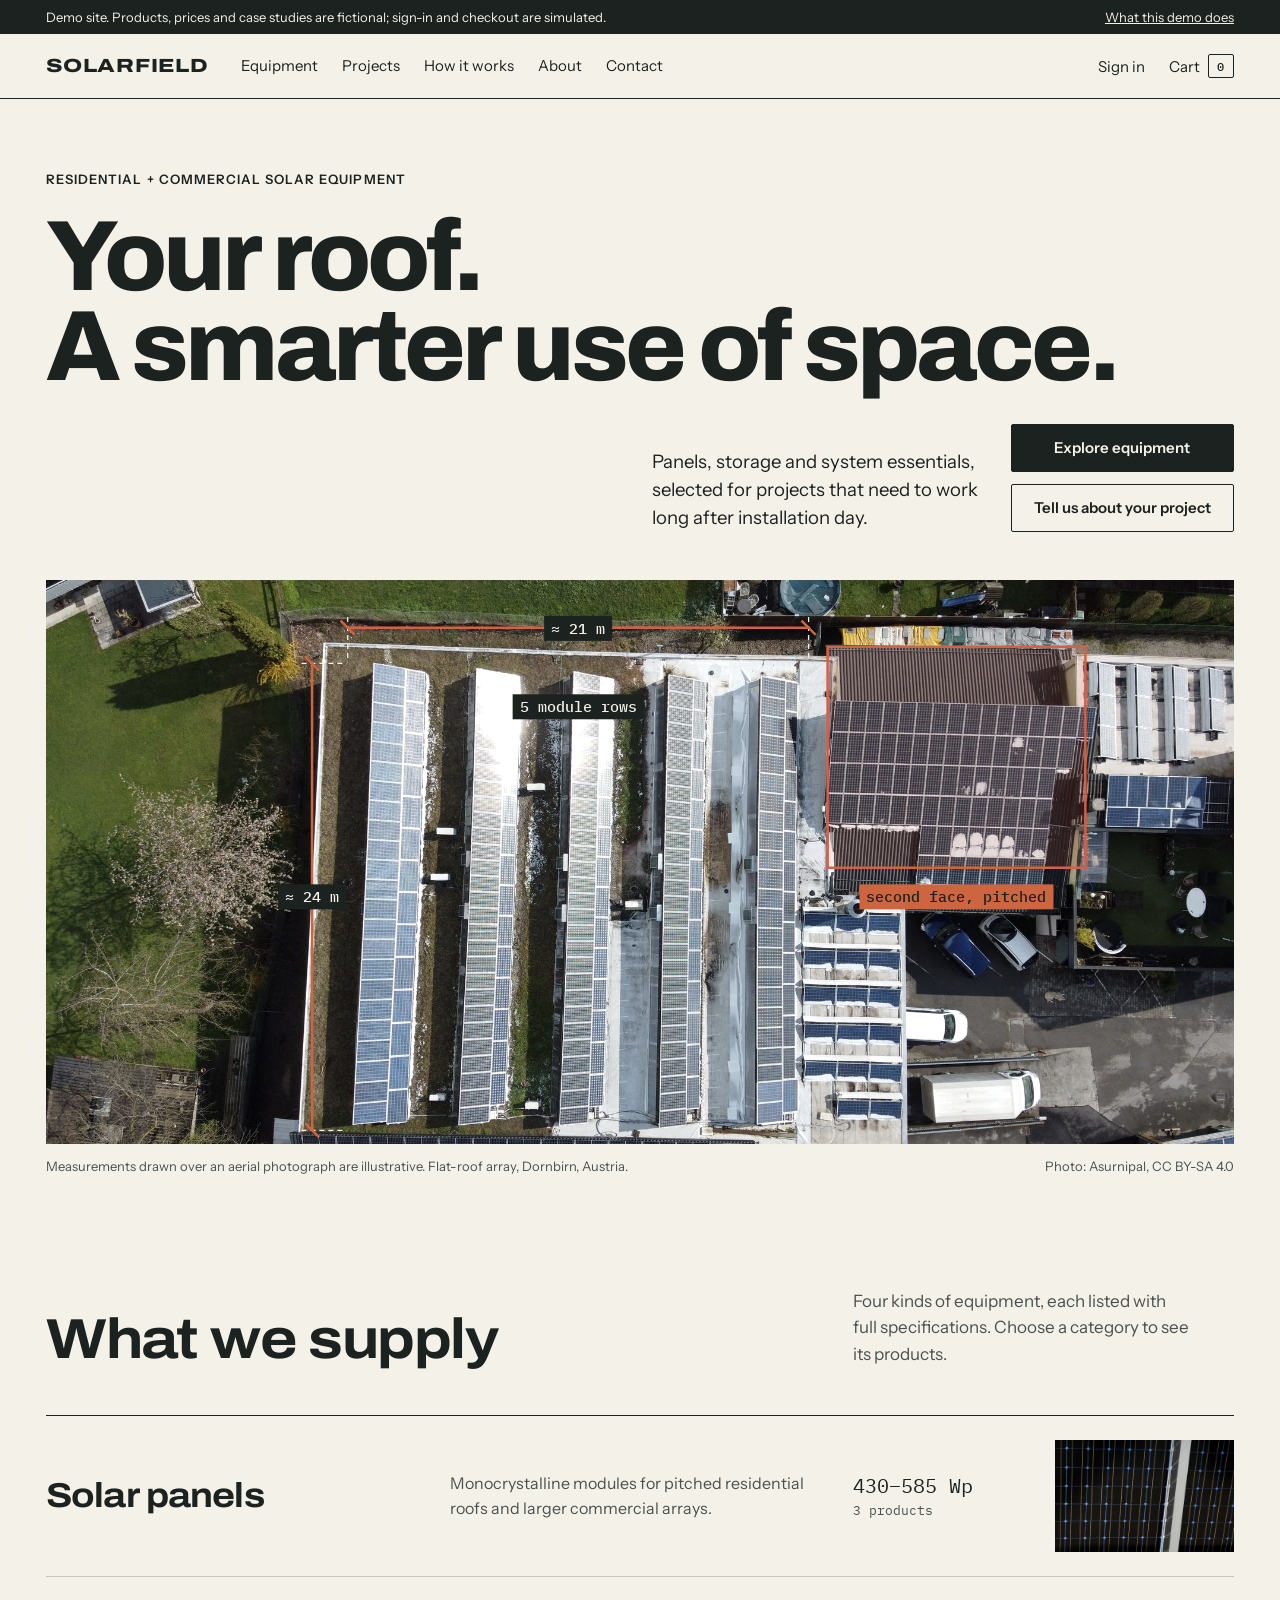
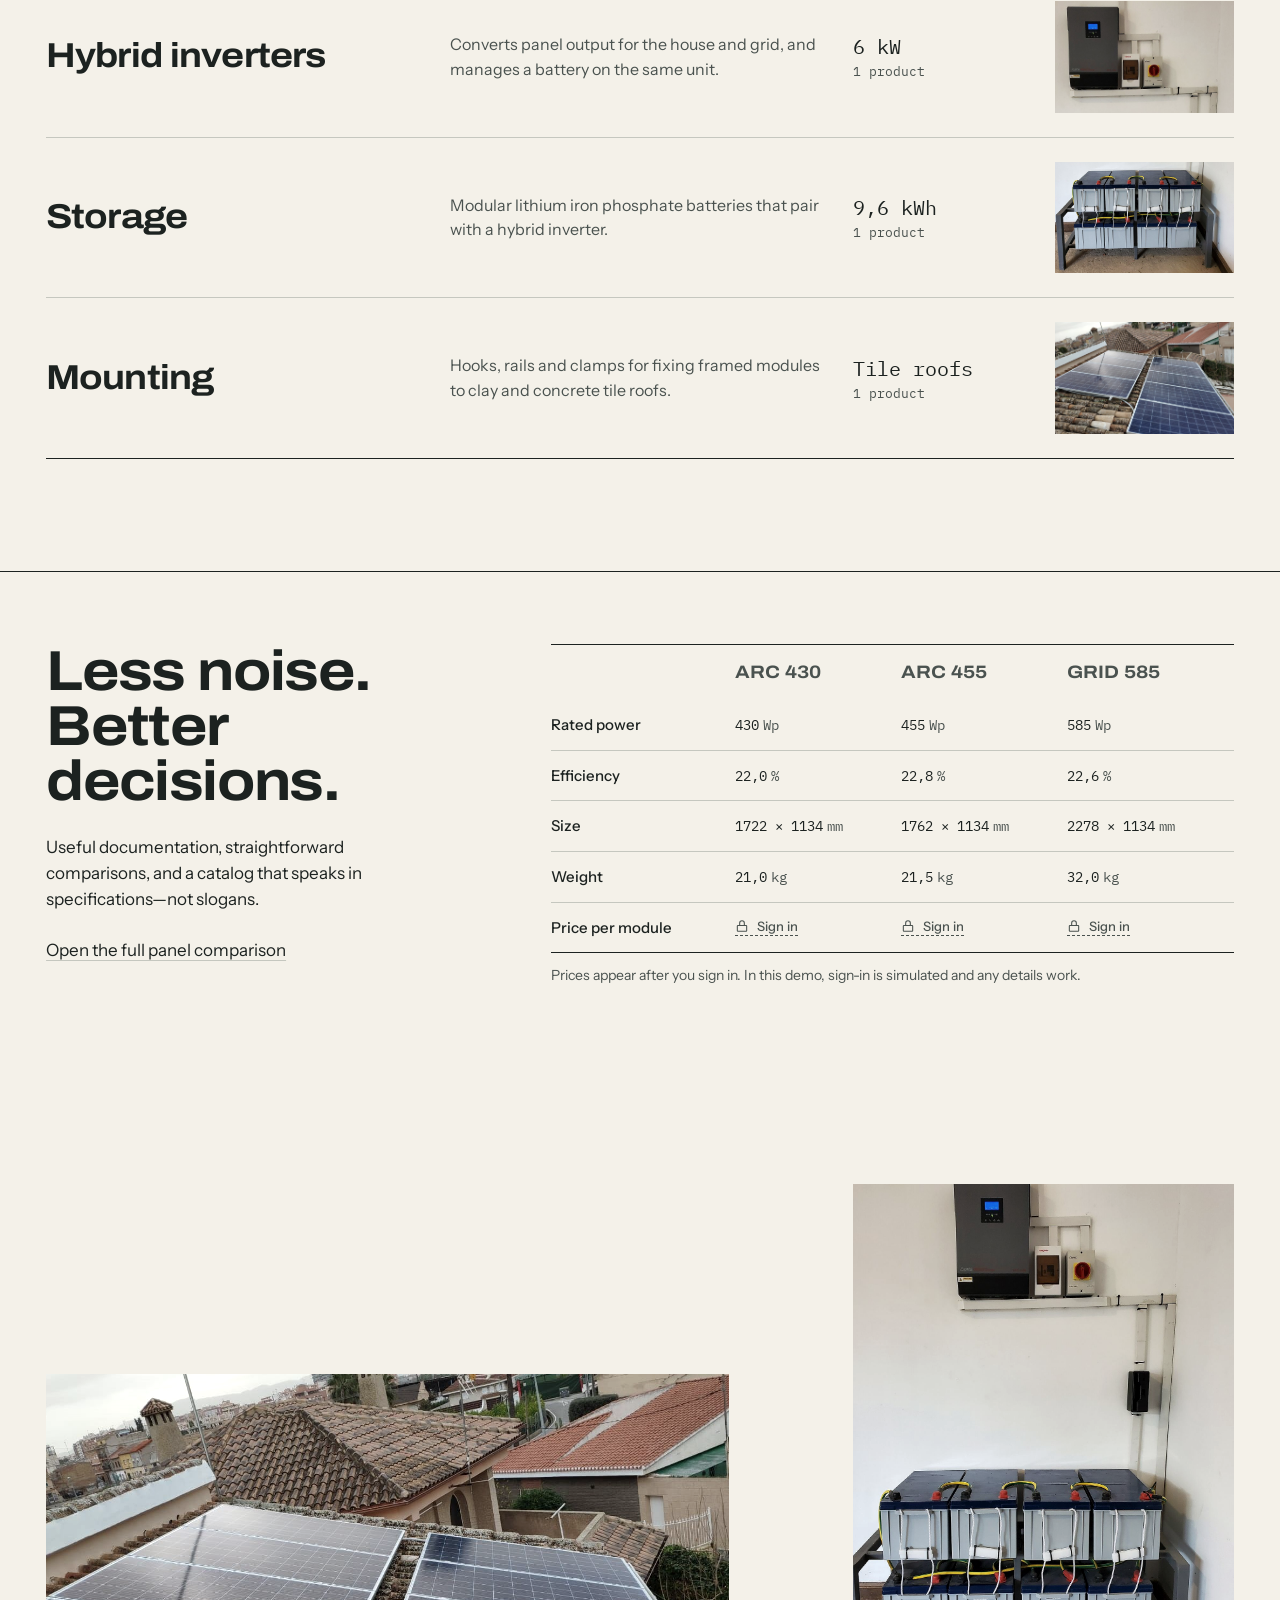
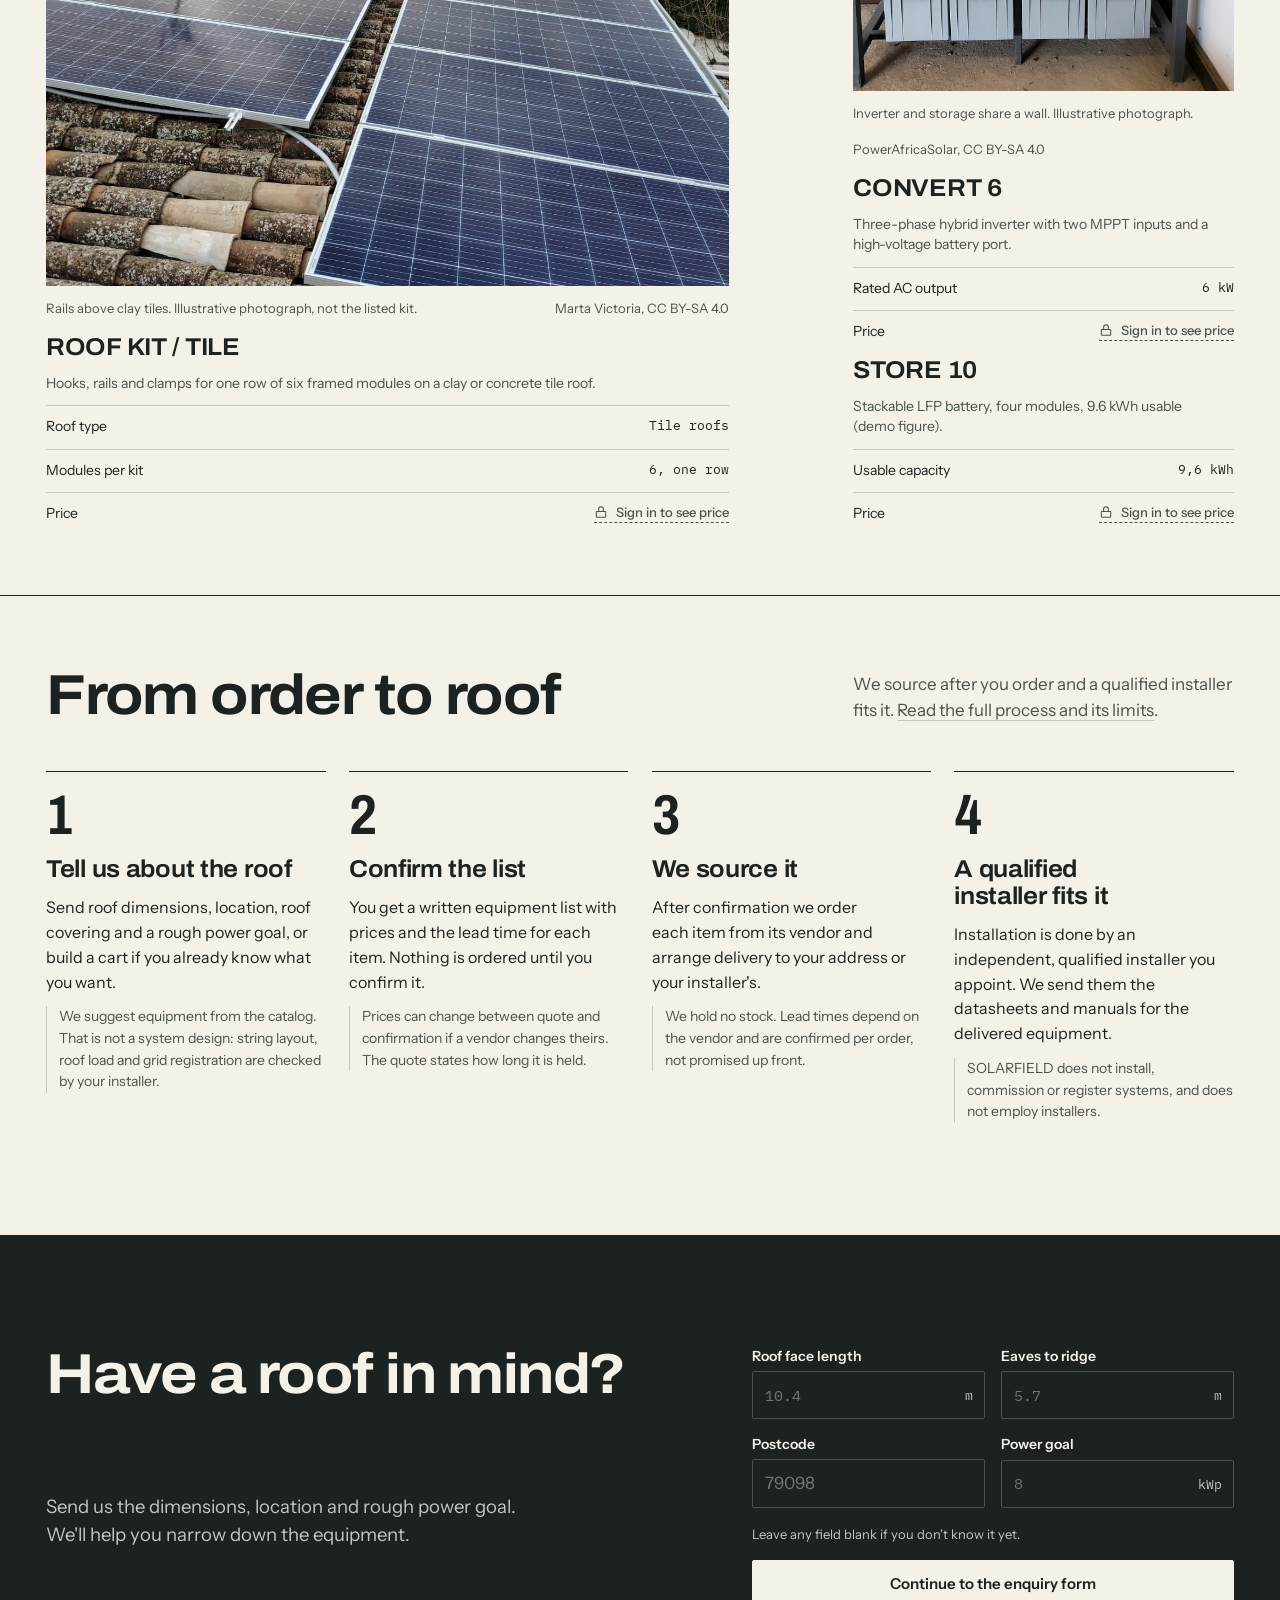
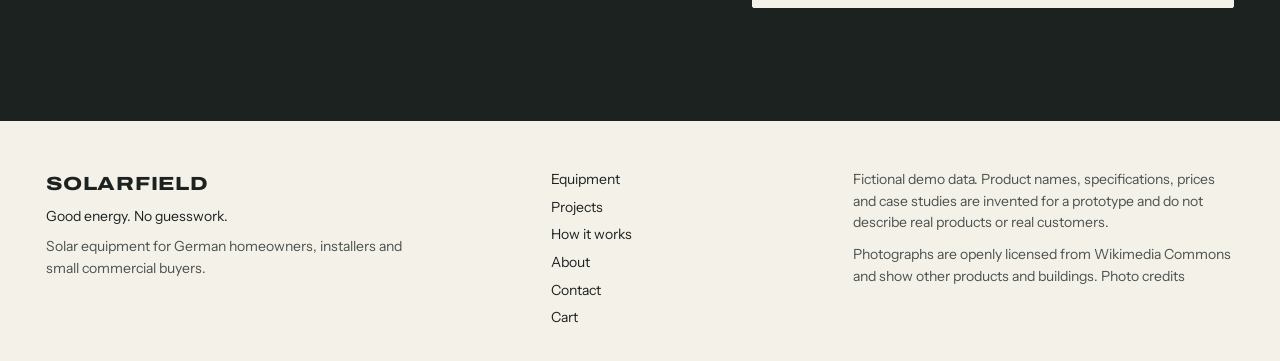
==== index.html @ 7fe8b02c "SOLARFIELD frontend prototype Static demo of a fictional solar-equipment reseller: catalog with sear" ====
<!doctype html>
<html lang="en">
<head>
<meta charset="utf-8">
<meta name="viewport" content="width=device-width, initial-scale=1">
<title>SOLARFIELD | Solar equipment for German roofs</title>
<meta name="description" content="Panels, storage and system essentials, selected for projects that need to work long after installation day.">
<link rel="icon" href="img/favicon.svg" type="image/svg+xml">
<link rel="preconnect" href="https://fonts.googleapis.com">
<link rel="preconnect" href="https://fonts.gstatic.com" crossorigin>
<link href="https://fonts.googleapis.com/css2?family=Archivo:wdth,wght@62..125,400..900&family=IBM+Plex+Mono:wght@400;500&family=Instrument+Sans:wght@400..700&display=swap" rel="stylesheet">
<link rel="stylesheet" href="css/style.css">
</head>
<body>
<main id="main">
  <section class="hero">
    <div class="wrap">
      <div class="grid hero-copy">
        <p class="eyebrow">Residential + commercial solar equipment</p>
        <h1 class="display"><span>Your roof.</span><span>A smarter use of space.</span></h1>
        <div class="hero-side">
          <p class="lede">Panels, storage and system essentials, selected for projects that need to work long after installation day.</p>
          <div class="cta-row">
            <a class="btn" href="equipment.html">Explore equipment</a>
            <a class="btn btn--line" href="contact.html">Tell us about your project</a>
          </div>
        </div>
      </div>

      <figure class="plate">
        <div class="plate-frame">
          <img class="photo" src="img/roof-plan-flat.jpg" alt="Aerial view of a flat roof with long parallel rows of solar modules next to a pitched roof carrying a second array" width="2000" height="1125" fetchpriority="high">
          <svg class="measure" viewBox="0 0 2000 1125" preserveAspectRatio="xMidYMid slice" aria-hidden="true">
            <!-- flat-roof array: width -->
            <line class="ext" x1="508" y1="150" x2="508" y2="226" />
            <line class="ext" x1="1284" y1="150" x2="1284" y2="226" />
            <line class="dim draw" pathLength="1" x1="508" y1="168" x2="1284" y2="168" style="--d:120ms" />
            <path class="dim draw" pathLength="1" d="M496 156 L520 180 M1272 156 L1296 180" style="--d:120ms" />
            <g class="tag" style="--d:120ms" data-x="896" data-y="168"><rect /><text>≈ 21 m</text></g>
            <!-- flat-roof array: depth -->
            <line class="ext" x1="430" y1="228" x2="506" y2="228" />
            <line class="ext" x1="430" y1="1014" x2="506" y2="1014" />
            <line class="dim draw" pathLength="1" x1="448" y1="228" x2="448" y2="1014" style="--d:320ms" />
            <path class="dim draw" pathLength="1" d="M436 216 L460 240 M436 1002 L460 1026" style="--d:320ms" />
            <g class="tag" style="--d:320ms" data-x="448" data-y="620"><rect /><text>≈ 24 m</text></g>
            <!-- pitched face -->
            <rect class="zone draw" pathLength="1" x="1316" y="200" width="434" height="372" style="--d:560ms" />
            <g class="tag cu" style="--d:560ms" data-x="1533" data-y="620"><rect /><text>second face, pitched</text></g>
            <g class="tag" style="--d:760ms" data-x="896" data-y="300"><rect /><text>5 module rows</text></g>
          </svg>
        </div>
        <figcaption>
          <span>Measurements drawn over an aerial photograph are illustrative. Flat-roof array, Dornbirn, Austria.</span>
          <span>Photo: Asurnipal, CC BY-SA 4.0</span>
        </figcaption>
      </figure>
    </div>
  </section>

  <section class="section" aria-labelledby="supply-h">
    <div class="wrap">
      <div class="grid sec-head">
        <h2 class="h2" id="supply-h">What we supply</h2>
        <p class="muted">Four kinds of equipment, each listed with full specifications. Choose a category to see its products.</p>
      </div>
      <ul class="ledger" id="category-ledger" aria-live="polite"></ul>
    </div>
  </section>

  <section class="section section--ruled rule" aria-labelledby="decide-h">
    <div class="wrap grid decide">
      <div class="decide-head">
        <h2 class="h2" id="decide-h">Less noise. Better decisions.</h2>
        <p class="body-copy">Useful documentation, straightforward comparisons, and a catalog that speaks in specifications—not slogans.</p>
        <p><a class="link" href="compare.html?ids=arc-430,arc-455,grid-585">Open the full panel comparison</a></p>
      </div>
      <div class="decide-body">
        <div class="table-frame"><table class="spec-table" id="panel-table"><caption class="visually-hidden">Panel specifications compared</caption></table></div>
        <p class="small muted table-note" id="panel-note"></p>
      </div>
    </div>
  </section>

  <section class="section--tight">
    <div class="wrap grid duo" id="duo"></div>
  </section>

  <section class="section section--ruled rule" aria-labelledby="steps-h">
    <div class="wrap">
      <div class="grid sec-head">
        <h2 class="h2" id="steps-h">From order to roof</h2>
        <p class="muted">We source after you order and a qualified installer fits it. <a class="link" href="how-it-works.html">Read the full process and its limits</a>.</p>
      </div>
      <ol class="steps" id="steps"></ol>
    </div>
  </section>

  <section class="endcta section" aria-labelledby="end-h">
    <div class="wrap grid">
      <h2 class="h2" id="end-h">Have a roof in mind?</h2>
      <p class="lede">Send us the dimensions, location and rough power goal. We'll help you narrow down the equipment.</p>
      <form action="contact.html" method="get" id="quick-enquiry" novalidate>
        <div class="field">
          <label for="q-len">Roof face length</label>
          <div class="unit-input"><input class="input" id="q-len" name="roofLength" type="number" inputmode="decimal" step="0.1" min="1" placeholder="10.4"><span>m</span></div>
        </div>
        <div class="field">
          <label for="q-wid">Eaves to ridge</label>
          <div class="unit-input"><input class="input" id="q-wid" name="roofWidth" type="number" inputmode="decimal" step="0.1" min="1" placeholder="5.7"><span>m</span></div>
        </div>
        <div class="field">
          <label for="q-pc">Postcode</label>
          <input class="input" id="q-pc" name="postcode" inputmode="numeric" pattern="[0-9]{5}" maxlength="5" placeholder="79098" autocomplete="postal-code">
        </div>
        <div class="field">
          <label for="q-goal">Power goal</label>
          <div class="unit-input"><input class="input" id="q-goal" name="powerGoal" type="number" inputmode="decimal" step="0.1" min="0.5" placeholder="8"><span>kWp</span></div>
        </div>
        <p class="measure-hint full" id="q-hint" aria-live="polite">Leave any field blank if you don't know it yet.</p>
        <button class="btn full" type="submit">Continue to the enquiry form</button>
      </form>
    </div>
  </section>
</main>
<script type="module" src="js/home.js"></script>
</body>
</html>
---- css/style.css ----
/* SOLARFIELD — survey-plate direction. Tokens first; nothing below hard-codes a colour. */
:root {
  --chalk: #F4F1E9;
  --chalk-2: #EAE6DB;
  --paper: #FAF8F3;
  --ink: #1C2220;
  --ink-2: #4A524F;
  --copper: #CD6541;
  --copper-ink: #A94A28; /* copper darkened for text on chalk (AA at 15px+) */
  --stone: #C5C7BF;

  --f-display: "Archivo", "Helvetica Neue", Arial, sans-serif;
  --f-body: "Instrument Sans", "Helvetica Neue", Arial, sans-serif;
  --f-mono: "IBM Plex Mono", ui-monospace, Menlo, monospace;

  --s1: 4px; --s2: 8px; --s3: 12px; --s4: 16px; --s5: 24px; --s6: 32px;
  --s7: 48px; --s8: 72px; --s9: 112px; --s10: 160px;

  --gutter: clamp(16px, 3.6vw, 56px);
  --gap: clamp(16px, 1.8vw, 24px);
  --max: 1440px;
  --header-h: 64px;

  --r-control: 2px;
  --ease: cubic-bezier(.2, .7, .2, 1);
}

*, *::before, *::after { box-sizing: border-box; }
html { -webkit-text-size-adjust: 100%; }
body {
  margin: 0;
  background: var(--chalk);
  color: var(--ink);
  font: 400 17px/1.55 var(--f-body);
  text-rendering: optimizeLegibility;
  -webkit-font-smoothing: antialiased;
  overflow-x: hidden;
}
img { display: block; max-width: 100%; height: auto; }
a { color: inherit; }
button, input, select, textarea { font: inherit; color: inherit; }
p, li { text-wrap: pretty; }
h1, h2, h3, h4 { margin: 0; font-family: var(--f-display); text-wrap: balance; }

:focus-visible { outline: 2px solid var(--copper); outline-offset: 3px; }
.skip { position: absolute; left: -999px; top: 8px; background: var(--ink); color: var(--chalk); padding: 8px 12px; z-index: 50; }
.skip:focus { left: 8px; }
.visually-hidden { position: absolute !important; width: 1px; height: 1px; overflow: hidden; clip: rect(0 0 0 0); white-space: nowrap; }

/* ---------- Grid ---------- */
.wrap { max-width: var(--max); margin: 0 auto; padding-inline: var(--gutter); }
.grid { display: grid; grid-template-columns: repeat(12, minmax(0, 1fr)); column-gap: var(--gap); }
.section { padding-block: var(--s9); }
.section--tight { padding-block: var(--s8); }
.rule { border-top: 1px solid var(--ink); }
.rule-stone { border-top: 1px solid var(--stone); }

/* ---------- Type ---------- */
.display {
  font-family: var(--f-display);
  font-variation-settings: "wdth" 100;
  font-weight: 800;
  font-size: clamp(46px, 7.8vw, 120px);
  line-height: .9;
  letter-spacing: -.04em;
}
.display span { display: block; }
.h2 {
  font-variation-settings: "wdth" 112;
  font-weight: 700;
  font-size: clamp(34px, 4.4vw, 66px);
  line-height: .98;
  letter-spacing: -.028em;
}
.h3 {
  font-variation-settings: "wdth" 106;
  font-weight: 650;
  font-size: clamp(22px, 1.9vw, 28px);
  line-height: 1.1;
  letter-spacing: -.012em;
}
.eyebrow {
  font: 600 13px/1.3 var(--f-body);
  letter-spacing: .08em;
  text-transform: uppercase;
  margin: 0;
}
.lede { font-size: clamp(18px, 1.45vw, 21px); line-height: 1.5; max-width: 34ch; margin: 0; }
.body-copy { max-width: 62ch; }
.body-copy p { margin: 0 0 1em; }
.muted { color: var(--ink-2); }
.flush { margin: 0; }
.small { font-size: 14px; line-height: 1.45; }
.mono { font-family: var(--f-mono); font-size: 13px; letter-spacing: 0; font-variant-numeric: tabular-nums; }
.num {
  font-family: var(--f-display);
  font-variation-settings: "wdth" 80;
  font-weight: 700;
  font-variant-numeric: tabular-nums;
  letter-spacing: -.02em;
}

/* ---------- Controls ---------- */
.btn {
  display: inline-flex; align-items: center; justify-content: center; gap: 10px;
  min-height: 48px; padding: 12px 22px;
  border: 1px solid var(--ink); border-radius: var(--r-control);
  background: var(--ink); color: var(--chalk);
  font: 600 15px/1.2 var(--f-body);
  text-decoration: none; cursor: pointer;
  transition: background-color .16s var(--ease), border-color .16s var(--ease), color .16s var(--ease);
}
.btn:hover { background: var(--copper); border-color: var(--copper); color: var(--ink); }
.btn--line { background: transparent; color: var(--ink); }
.btn--line:hover { background: var(--ink); border-color: var(--ink); color: var(--chalk); }
.btn--block { width: 100%; }
.btn[disabled] { opacity: .45; cursor: not-allowed; }
.btn svg { width: 18px; height: 18px; flex: none; }

.link {
  color: inherit; text-decoration: underline; text-underline-offset: 4px;
  text-decoration-thickness: 1px; text-decoration-color: var(--stone);
  transition: text-decoration-color .16s;
}
.link:hover { text-decoration-color: var(--copper); }
.textbtn { background: none; border: 0; padding: 0; cursor: pointer; font-size: 14px; }

.field { display: grid; gap: 6px; }
.field > label, .field > legend, .label { font: 600 14px/1.3 var(--f-body); padding: 0; }
.field .hint { font-size: 13px; color: var(--ink-2); }
.field .err { font-size: 13px; color: var(--copper-ink); font-weight: 600; }
.input, .select, .textarea {
  width: 100%; min-height: 48px; padding: 10px 12px;
  background: var(--paper); border: 1px solid var(--stone); border-radius: var(--r-control);
  transition: border-color .16s;
}
.input:hover, .select:hover, .textarea:hover { border-color: var(--ink-2); }
.input:focus, .select:focus, .textarea:focus { outline: none; border-color: var(--ink); box-shadow: 0 0 0 2px var(--copper); }
.input[aria-invalid="true"], .select[aria-invalid="true"] { border-color: var(--copper); }
.textarea { min-height: 128px; resize: vertical; }
.unit-input { position: relative; }
.unit-input .input { padding-right: 52px; font-family: var(--f-mono); font-size: 15px; }
.unit-input span { position: absolute; right: 12px; top: 50%; transform: translateY(-50%); font: 13px var(--f-mono); color: var(--ink-2); pointer-events: none; }
fieldset { border: 0; margin: 0; padding: 0; min-width: 0; }
.choice { display: flex; align-items: flex-start; gap: 10px; font-size: 15px; cursor: pointer; padding: 6px 0; }
.field > label.choice { font: 400 15px/1.45 var(--f-body); }
.choice input { accent-color: var(--ink); width: 18px; height: 18px; margin: 2px 0 0; flex: none; }

/* segmented toggles: a pill here means "one of these" */
.seg { display: flex; flex-wrap: wrap; gap: 8px; }
.seg input { position: absolute; opacity: 0; pointer-events: none; }
.seg label {
  display: inline-flex; align-items: center; gap: 8px;
  min-height: 40px; padding: 8px 16px; border: 1px solid var(--stone); border-radius: 999px;
  font-size: 15px; cursor: pointer; transition: background-color .16s, border-color .16s, color .16s;
}
.seg label:hover { border-color: var(--ink); }
.seg input:checked + label { background: var(--ink); border-color: var(--ink); color: var(--chalk); }
.seg input:focus-visible + label { outline: 2px solid var(--copper); outline-offset: 2px; }
.seg .count { font: 12px var(--f-mono); opacity: .7; }

/* ---------- Header ---------- */
.site-header { position: sticky; top: 0; z-index: 20; background: var(--chalk); border-bottom: 1px solid var(--ink); }
.site-header .wrap { display: flex; align-items: center; gap: var(--s6); height: var(--header-h); }
.wordmark {
  font-family: var(--f-display); font-variation-settings: "wdth" 125; font-weight: 800;
  font-size: 19px; letter-spacing: .04em; text-decoration: none; white-space: nowrap;
}
.nav { display: flex; gap: var(--s5); margin-right: auto; }
.nav a { text-decoration: none; font-size: 15px; padding: 6px 0; border-bottom: 2px solid transparent; }
.nav a:hover { border-bottom-color: var(--stone); }
.nav a[aria-current="page"] { border-bottom-color: var(--copper); }
.tools { display: flex; align-items: center; gap: var(--s5); font-size: 15px; }
.tools a { text-decoration: none; }
.tools a:hover { text-decoration: underline; text-underline-offset: 4px; }
.cart-link { display: inline-flex; align-items: center; gap: 8px; }
.cart-count {
  min-width: 26px; height: 24px; padding: 0 6px; display: inline-grid; place-items: center;
  font: 500 12px var(--f-mono); border: 1px solid var(--ink); border-radius: var(--r-control);
}
.cart-count.has { background: var(--ink); color: var(--chalk); }
.cart-count.tick { animation: tick .32s var(--ease); }
@keyframes tick { 40% { background: var(--copper); border-color: var(--copper); color: var(--ink); } }
.menu-btn { display: none; background: none; border: 1px solid var(--ink); border-radius: var(--r-control); min-height: 40px; padding: 0 12px; font-size: 14px; cursor: pointer; }
.account-chip { display: inline-flex; gap: 6px; align-items: center; }
.account-chip .dot { width: 8px; height: 8px; background: var(--copper); border-radius: 50%; }

.demo-strip { background: var(--ink); color: var(--chalk); font-size: 13px; }
.demo-strip .wrap { display: flex; justify-content: space-between; gap: 16px; padding-block: 7px; }
.demo-strip a { color: var(--chalk); }

/* ---------- Hero ---------- */
.hero { padding-top: var(--s8); }
.hero-copy { align-items: end; row-gap: var(--s6); }
.hero-copy .eyebrow { grid-column: 1 / -1; margin-bottom: calc(var(--s2) * -1); }
.hero-copy h1 { grid-column: 1 / -1; }
.hero-copy .hero-side { grid-column: 7 / -1; display: grid; grid-template-columns: minmax(0, 1fr) auto; gap: var(--s5) var(--s6); align-items: end; }
.hero-copy .hero-side .cta-row { flex-direction: column; align-items: stretch; }
.cta-row { display: flex; flex-wrap: wrap; gap: var(--s3); align-items: center; }

.plate { position: relative; margin: var(--s7) 0 0; }
.plate-frame { position: relative; aspect-ratio: 16 / 7.6; overflow: hidden; background: var(--chalk-2); }
.plate-frame img, .plate-frame svg { position: absolute; inset: 0; width: 100%; height: 100%; }
.plate-frame img { object-fit: cover; }
.photo { filter: saturate(.8) contrast(1.03) brightness(1.02); }
.plate figcaption, .fig-cap {
  display: flex; justify-content: space-between; gap: var(--s4); flex-wrap: wrap;
  padding-top: var(--s3); font-size: 13px; color: var(--ink-2);
}

/* measurement overlay */
.measure line, .measure path, .measure rect { vector-effect: non-scaling-stroke; }
.measure .dim { stroke: var(--copper); stroke-width: 2.5; fill: none; }
.measure .ext { stroke: var(--chalk); stroke-width: 1.25; stroke-dasharray: 5 4; }
.measure .zone { stroke: var(--copper); stroke-width: 2.5; fill: rgba(205, 101, 65, .14); }
.measure .tag rect { fill: var(--ink); }
.measure .tag text { fill: var(--chalk); font: 500 22px var(--f-mono); }
.measure .tag.cu rect { fill: var(--copper); }
.measure .tag.cu text { fill: var(--ink); }
.measure .draw { stroke-dasharray: 1; stroke-dashoffset: 0; }
.js .measure .draw { animation: draw 900ms var(--ease) both; animation-delay: var(--d, 0ms); }
.js .measure .tag { animation: tagin 300ms var(--ease) both; animation-delay: calc(var(--d, 0ms) + 650ms); }
@keyframes draw { from { stroke-dashoffset: 1; } to { stroke-dashoffset: 0; } }
@keyframes tagin { from { opacity: 0; } to { opacity: 1; } }

/* ---------- Ledger (categories, catalog) ---------- */
.ledger { list-style: none; margin: 0; padding: 0; border-top: 1px solid var(--ink); }
.ledger > li { border-bottom: 1px solid var(--stone); }
.ledger > li:last-child { border-bottom-color: var(--ink); }
.ledger-row {
  display: grid; grid-template-columns: repeat(12, minmax(0, 1fr)); column-gap: var(--gap);
  align-items: center; padding: var(--s5) 0; text-decoration: none;
  transition: background-color .16s;
}
a.ledger-row:hover { background: var(--chalk-2); }
a.ledger-row:hover .ledger-name { text-decoration: underline; text-decoration-thickness: 2px; text-underline-offset: 6px; text-decoration-color: var(--copper); }
.ledger-name {
  grid-column: 1 / span 4; font-family: var(--f-display); font-variation-settings: "wdth" 112;
  font-weight: 700; font-size: clamp(26px, 2.7vw, 42px); line-height: 1; letter-spacing: -.025em;
}
.ledger-text { grid-column: 5 / span 4; margin: 0; color: var(--ink-2); font-size: 16px; max-width: 46ch; }
.ledger-range { grid-column: 9 / span 2; }
.ledger-range .mono { display: block; }
.ledger-range .big { font-size: 20px; color: var(--ink); }
.ledger-swatch { grid-column: 11 / span 2; aspect-ratio: 16 / 10; overflow: hidden; background: var(--chalk-2); }
.ledger-swatch img { width: 100%; height: 100%; object-fit: cover; }

/* ---------- Spec tables ---------- */
.table-frame { overflow-x: auto; border-top: 1px solid var(--ink); border-bottom: 1px solid var(--ink); -webkit-overflow-scrolling: touch; }
.spec-table { width: 100%; border-collapse: collapse; font-size: 15px; }
.spec-table caption { text-align: left; padding: var(--s3) 0; font-weight: 600; caption-side: top; }
.spec-table th, .spec-table td { text-align: left; padding: 13px 16px 13px 0; border-bottom: 1px solid var(--stone); vertical-align: baseline; }
.spec-table tr:last-child > * { border-bottom: 0; }
.spec-table thead th { font-weight: 600; font-size: 14px; color: var(--ink-2); border-bottom: 1px solid var(--ink); padding-top: 14px; white-space: nowrap; }
.spec-table tbody th { font-weight: 500; }
.spec-table td { font-family: var(--f-mono); font-size: 14px; font-variant-numeric: tabular-nums; white-space: nowrap; }
.spec-table td .u { color: var(--ink-2); margin-left: 4px; }
.spec-table .best { color: var(--copper-ink); font-weight: 600; }
.spec-table a:not(.lock) { font-family: var(--f-display); font-variation-settings: "wdth" 112; font-weight: 700; font-size: 18px; text-decoration: none; }
.spec-table a:not(.lock):hover { text-decoration: underline; text-underline-offset: 4px; text-decoration-color: var(--copper); }
.spec-groups .spec-table th { width: 50%; }
.spec-table .sticky { position: sticky; left: 0; background: var(--chalk); z-index: 1; }

/* price gate */
.lock {
  display: inline-flex; align-items: center; gap: 8px;
  font: 500 13px var(--f-body); color: var(--ink-2); text-decoration: none;
  border-bottom: 1px dashed var(--ink-2); padding-bottom: 1px; white-space: nowrap;
}
.lock svg { width: 14px; height: 14px; }
.lock:hover { color: var(--ink); border-bottom-color: var(--copper); }
.price { font-family: var(--f-mono); font-weight: 500; color: var(--ink); white-space: nowrap; }
.price.fresh { animation: tagin .2s var(--ease); }

/* ---------- Home sections ---------- */
.section--ruled { padding-top: var(--s8); }
.sec-head { margin-bottom: var(--s7); row-gap: var(--s4); align-items: end; }
.sec-head > :first-child { grid-column: 1 / span 7; }
.sec-head > :last-child { grid-column: 9 / -1; margin: 0; }
.table-note { margin-top: var(--s3); }
.decide { row-gap: var(--s7); }
.decide-head { grid-column: 1 / span 4; position: sticky; top: calc(var(--header-h) + 32px); align-self: start; }
.decide-head p { margin-top: var(--s5); }
.decide-body { grid-column: 6 / -1; }

.duo { row-gap: var(--s7); align-items: end; }
.duo-wide { grid-column: 1 / span 7; }
.duo-narrow { grid-column: 9 / -1; }
.duo figure, .fig { margin: 0; }
.duo-wide .img-frame { aspect-ratio: 4 / 3; }
.duo-narrow .img-frame { aspect-ratio: 3 / 4; }
.img-frame { overflow: hidden; background: var(--chalk-2); }
.img-frame img { width: 100%; height: 100%; object-fit: cover; }
.product-plate { display: grid; gap: var(--s3); padding-top: var(--s4); }
.product-plate .kv { display: flex; justify-content: space-between; gap: 12px; border-top: 1px solid var(--stone); padding-top: 10px; }
.product-plate h3 a { text-decoration: none; }
.product-plate h3 a:hover { text-decoration: underline; text-underline-offset: 5px; text-decoration-color: var(--copper); }

.steps { list-style: none; margin: 0; padding: 0; display: grid; grid-template-columns: repeat(4, minmax(0, 1fr)); column-gap: var(--gap); counter-reset: none; }
.steps li { border-top: 1px solid var(--ink); padding-top: var(--s4); display: grid; gap: var(--s3); align-content: start; position: relative; }
.steps .num { font-size: 56px; line-height: 1; }
.steps p { margin: 0; font-size: 16px; }
.steps .caveat { font-size: 14px; color: var(--ink-2); border-left: 1px solid var(--stone); padding-left: 12px; }

.endcta { background: var(--ink); color: var(--chalk); }
.endcta .grid { row-gap: var(--s6); align-items: start; }
.endcta h2 { grid-column: 1 / span 6; }
.endcta .lede { grid-column: 1 / span 5; color: var(--stone); max-width: 40ch; }
.endcta form { grid-column: 8 / -1; grid-row: 1 / span 2; display: grid; grid-template-columns: 1fr 1fr; gap: var(--s4); }
.endcta .field > label { color: var(--chalk); }
.endcta .input { background: transparent; border-color: var(--ink-2); color: var(--chalk); }
.endcta .input:hover { border-color: var(--stone); }
.endcta .input:focus { border-color: var(--chalk); }
.endcta .unit-input span { color: var(--stone); }
.endcta .full { grid-column: 1 / -1; }
.endcta .btn { background: var(--chalk); color: var(--ink); border-color: var(--chalk); }
.endcta .btn:hover { background: var(--copper); border-color: var(--copper); }
.endcta .measure-hint { color: var(--stone); font-size: 13px; margin: 0; }
.endcta .measure-hint b { color: var(--copper); font-weight: 600; }

/* ---------- Page heads ---------- */
.page-head { padding: var(--s8) 0 var(--s6); }
.page-head .grid { align-items: end; row-gap: var(--s4); }
.page-head h1 { grid-column: 1 / span 7; font-variation-settings: "wdth" 125; font-weight: 800; font-size: clamp(44px, 6.4vw, 104px); line-height: .92; letter-spacing: -.035em; }
.page-head .lede { grid-column: 9 / -1; padding-bottom: 6px; }
.crumbs { font-size: 14px; color: var(--ink-2); margin-bottom: var(--s5); display: flex; gap: 8px; flex-wrap: wrap; }
.crumbs a { color: inherit; }

/* ---------- Catalog ---------- */
.catalog { row-gap: var(--s6); align-items: start; padding-bottom: var(--s9); }
.filters { grid-column: 1 / span 3; position: sticky; top: calc(var(--header-h) + 24px); display: grid; gap: var(--s6); }
.results { grid-column: 4 / -1; }
.search { position: relative; }
.search svg { position: absolute; left: 12px; top: 50%; transform: translateY(-50%); width: 18px; height: 18px; color: var(--ink-2); pointer-events: none; }
.search .input { padding-left: 40px; }
.cat-list { display: grid; gap: 2px; }
.cat-list input { position: absolute; opacity: 0; pointer-events: none; }
.cat-list label {
  display: flex; justify-content: space-between; align-items: baseline; gap: 12px;
  padding: 10px 0; border-bottom: 1px solid var(--stone); cursor: pointer; font-size: 16px;
}
.cat-list label:hover { color: var(--ink); border-bottom-color: var(--ink-2); }
.cat-list input:checked + label { font-weight: 600; border-bottom: 2px solid var(--copper); }
.cat-list input:focus-visible + label { outline: 2px solid var(--copper); outline-offset: 2px; }
.cat-list .count { font: 12px var(--f-mono); color: var(--ink-2); }
.results-bar { display: flex; justify-content: space-between; align-items: baseline; gap: var(--s4); padding-bottom: var(--s3); flex-wrap: wrap; }
.results-bar .clear { color: var(--ink-2); }

.item { display: grid; grid-template-columns: 132px minmax(0, 1fr) auto; gap: var(--s5); padding: var(--s5) 0; align-items: start; }
.item-swatch { aspect-ratio: 1; overflow: hidden; background: var(--chalk-2); display: block; }
.item-swatch img { width: 100%; height: 100%; object-fit: cover; }
.item-main { display: grid; gap: 8px; min-width: 0; }
.item-cat { font-size: 13px; color: var(--ink-2); }
.item-name { font-family: var(--f-display); font-variation-settings: "wdth" 112; font-weight: 700; font-size: clamp(24px, 2.2vw, 32px); line-height: 1; letter-spacing: -.02em; text-decoration: none; }
.item-name:hover { text-decoration: underline; text-underline-offset: 5px; text-decoration-color: var(--copper); }
.item-summary { margin: 0; font-size: 15px; color: var(--ink-2); max-width: 56ch; }
.item-specs { display: flex; flex-wrap: wrap; gap: 6px 20px; margin: 4px 0 0; padding: 0; list-style: none; }
.item-specs li { font: 13px var(--f-mono); }
.item-specs li span { color: var(--ink-2); font-family: var(--f-body); margin-right: 6px; }
.item-side { display: grid; gap: var(--s3); justify-items: end; text-align: right; min-width: 180px; }
.item-key { font-size: 34px; line-height: 1; }
.item-key small { font: 13px var(--f-mono); margin-left: 4px; letter-spacing: 0; }
.cmp-toggle { display: inline-flex; gap: 8px; align-items: center; font-size: 14px; cursor: pointer; }
.cmp-toggle input { accent-color: var(--ink); width: 16px; height: 16px; margin: 0; }
mark { background: rgba(205, 101, 65, .22); color: inherit; padding: 0 1px; }

.empty { padding: var(--s8) 0; border-top: 1px solid var(--ink); border-bottom: 1px solid var(--ink); display: grid; gap: var(--s4); justify-items: start; }
.empty h2 { font-variation-settings: "wdth" 112; font-size: 28px; }

.compare-bar {
  position: fixed; left: 0; right: 0; bottom: 0; z-index: 30;
  background: var(--ink); color: var(--chalk); transform: translateY(100%); visibility: hidden;
  transition: transform .24s var(--ease), visibility 0s .24s;
}
.compare-bar.show { transform: none; visibility: visible; transition: transform .24s var(--ease); }
.compare-bar .wrap { display: flex; gap: var(--s4); align-items: center; justify-content: space-between; min-height: 68px; flex-wrap: wrap; padding-block: 10px; }
.compare-bar .btn { background: var(--chalk); color: var(--ink); border-color: var(--chalk); min-height: 44px; }
.compare-bar .btn:hover { background: var(--copper); border-color: var(--copper); }
.compare-bar .textbtn { color: var(--stone); text-decoration: underline; text-underline-offset: 4px; }
.compare-bar .msg { color: var(--copper); font-size: 14px; }

/* ---------- Product detail ---------- */
.pdp { row-gap: var(--s7); padding-bottom: var(--s8); align-items: start; }
.gallery { grid-column: 1 / span 7; display: grid; gap: var(--s3); }
.gallery-main { aspect-ratio: 4 / 3; overflow: hidden; background: var(--chalk-2); }
.gallery-main img { width: 100%; height: 100%; object-fit: cover; }
.thumbs { display: flex; gap: var(--s3); }
.thumbs button { width: 88px; aspect-ratio: 1; padding: 0; border: 1px solid transparent; background: var(--chalk-2); cursor: pointer; overflow: hidden; }
.thumbs button img { width: 100%; height: 100%; object-fit: cover; opacity: .75; transition: opacity .16s; }
.thumbs button[aria-pressed="true"] { border-color: var(--ink); outline: 1px solid var(--ink); }
.thumbs button[aria-pressed="true"] img, .thumbs button:hover img { opacity: 1; }
.buy { grid-column: 9 / -1; display: grid; gap: var(--s5); position: sticky; top: calc(var(--header-h) + 24px); }
.buy h1 { font-variation-settings: "wdth" 112; font-weight: 800; font-size: clamp(40px, 3.9vw, 60px); line-height: .92; letter-spacing: -.035em; }
.keyspec { display: flex; align-items: baseline; gap: 10px; border-top: 1px solid var(--ink); border-bottom: 1px solid var(--stone); padding: var(--s4) 0; }
.keyspec .num { font-size: 64px; line-height: .9; }
.keyspec .mono { font-size: 15px; }
.keyspec .lbl { margin-left: auto; font-size: 14px; color: var(--ink-2); }
.price-box { display: grid; gap: var(--s4); }
.price-line { display: flex; justify-content: space-between; align-items: baseline; gap: var(--s4); }
.price-line .price { font-size: 30px; }
.qty { display: inline-flex; border: 1px solid var(--stone); border-radius: var(--r-control); height: 48px; }
.qty button { width: 44px; background: none; border: 0; cursor: pointer; font-size: 18px; }
.qty button:hover { background: var(--chalk-2); }
.qty input { width: 56px; border: 0; border-inline: 1px solid var(--stone); background: var(--paper); text-align: center; font: 15px var(--f-mono); -moz-appearance: textfield; }
.qty input::-webkit-inner-spin-button { -webkit-appearance: none; }
.buy-row { display: flex; gap: var(--s3); }
.buy-row .btn { flex: 1; }
.status { font-size: 14px; min-height: 1.4em; margin: 0; }
.status a { font-weight: 600; }
.gate-note { font-size: 14px; color: var(--ink-2); margin: 0; }
.note-list { margin: 0; padding: 0; list-style: none; font-size: 14px; color: var(--ink-2); display: grid; gap: 6px; }
.note-list li { padding-left: 16px; position: relative; }
.note-list li::before { content: ""; position: absolute; left: 0; top: .62em; width: 7px; height: 1px; background: var(--ink-2); }

.spec-groups { grid-column: 1 / span 7; display: grid; gap: var(--s7); }
.spec-side { grid-column: 9 / -1; display: grid; gap: var(--s6); align-content: start; }
.doc-list { list-style: none; margin: 0; padding: 0; border-top: 1px solid var(--ink); }
.doc-list li { display: flex; justify-content: space-between; gap: 12px; padding: 12px 0; border-bottom: 1px solid var(--stone); font-size: 15px; }
.doc-list .mono { color: var(--ink-2); text-align: right; }

/* ---------- Projects ---------- */
.fiction {
  display: inline-flex; align-items: center; gap: 8px; font-size: 13px; font-weight: 600;
  border: 1px solid var(--ink); padding: 4px 10px; border-radius: var(--r-control); width: max-content;
}
.fiction::before { content: ""; width: 8px; height: 8px; border: 1.5px solid var(--copper); transform: rotate(45deg); }
.study { padding-block: var(--s8) var(--s9); border-top: 1px solid var(--ink); }
.study .grid { row-gap: var(--s6); align-items: start; }
.study-photo { margin: 0; }
.study-photo .img-frame { aspect-ratio: 4 / 3; }
.study-a .study-photo { grid-column: 1 / span 7; grid-row: 1 / span 3; }
.study-a .study-head { grid-column: 9 / -1; }
.study-a .study-roof { grid-column: 9 / -1; }
.study-b .study-head { grid-column: 1 / span 5; }
.study-b .study-photo { grid-column: 7 / -1; grid-row: 1 / span 3; }
.study-b .study-roof { grid-column: 1 / span 5; }
.study-head { display: grid; gap: var(--s4); }
.study-head h2 { font-size: clamp(30px, 3.3vw, 50px); }
.study-roof dl { margin: 0; display: grid; grid-template-columns: auto 1fr; border-top: 1px solid var(--ink); }
.study-roof dt, .study-roof dd { padding: 10px 0; border-bottom: 1px solid var(--stone); margin: 0; }
.study-roof dt { font-size: 14px; color: var(--ink-2); padding-right: 24px; }
.study-roof dd { font: 14px var(--f-mono); text-align: right; }
.study-detail { grid-column: 1 / -1; display: grid; grid-template-columns: repeat(12, minmax(0, 1fr)); column-gap: var(--gap); row-gap: var(--s6); margin-top: var(--s6); }
.study-detail .decisions { grid-column: 1 / span 6; }
.study-detail .kit { grid-column: 8 / -1; }
.study-detail ol { margin: var(--s4) 0 0; padding: 0; list-style: none; counter-reset: d; display: grid; gap: var(--s4); }
.study-detail ol li { counter-increment: d; display: grid; grid-template-columns: 32px 1fr; gap: 8px; font-size: 16px; }
.study-detail ol li::before { content: counter(d); font: 13px var(--f-mono); color: var(--copper-ink); padding-top: 3px; }
.study-foot { grid-column: 1 / -1; display: flex; gap: var(--s6); flex-wrap: wrap; font-size: 14px; color: var(--ink-2); border-top: 1px solid var(--stone); padding-top: var(--s4); }
.study-foot p { margin: 0; max-width: 60ch; }

/* ---------- How it works ---------- */
.stage { border-top: 1px solid var(--ink); padding: var(--s6) 0 var(--s7); }
.stage .grid { row-gap: var(--s4); align-items: start; }
.stage .num { grid-column: 1 / span 2; font-size: clamp(64px, 7vw, 112px); line-height: .82; color: var(--ink); }
.stage h2 { grid-column: 3 / span 5; font-size: clamp(28px, 3vw, 44px); }
.stage .body { grid-column: 3 / span 5; margin: 0; max-width: 52ch; }
.stage .caveat { grid-column: 9 / -1; grid-row: 1 / span 2; border-top: 1px solid var(--copper); padding-top: var(--s3); font-size: 15px; }
.stage .caveat strong { display: block; font-size: 13px; margin-bottom: 6px; }

/* ---------- About ---------- */
.model { list-style: none; margin: 0; padding: 0; display: grid; grid-template-columns: 1fr auto 1fr auto 1fr; align-items: stretch; border-top: 1px solid var(--ink); border-bottom: 1px solid var(--ink); }
.model li { padding: var(--s5) var(--s4) var(--s5) 0; display: grid; gap: 8px; align-content: start; }
.model .arrow { display: grid; place-items: center; padding: 0 var(--s4); color: var(--copper); }
.model .arrow svg { width: 28px; height: 28px; }
.model h3 { font-size: 24px; }
.model p { margin: 0; font-size: 15px; color: var(--ink-2); }
.model .us { background: var(--ink); color: var(--chalk); padding-left: var(--s4); }
.model .us p { color: var(--stone); }
.dodont { grid-column: 1 / -1; display: grid; grid-template-columns: 1fr 1fr; column-gap: var(--gap); }
.dodont h3 { font-size: 22px; padding-bottom: var(--s3); border-bottom: 1px solid var(--ink); }
.dodont ul { list-style: none; margin: 0; padding: 0; }
.dodont li { padding: 12px 0; border-bottom: 1px solid var(--stone); font-size: 16px; }
.credits { list-style: none; margin: 0; padding: 0; border-top: 1px solid var(--ink); font-size: 14px; }
.credits li { display: grid; grid-template-columns: 2fr 1fr 1fr; gap: var(--s4); padding: 10px 0; border-bottom: 1px solid var(--stone); }
.credits .mono { color: var(--ink-2); }

/* ---------- Forms / account pages ---------- */
.form-page { row-gap: var(--s6); padding-bottom: var(--s9); align-items: start; }
.form-main { grid-column: 1 / span 7; }
.form-aside { grid-column: 9 / -1; display: grid; gap: var(--s5); position: sticky; top: calc(var(--header-h) + 24px); }
.form-grid { display: grid; grid-template-columns: 1fr 1fr; gap: var(--s5) var(--s4); }
.form-grid .full { grid-column: 1 / -1; }
.form-section { grid-column: 1 / -1; border-top: 1px solid var(--ink); padding-top: var(--s4); margin-top: var(--s4); }
.form-section h2 { font-size: 22px; font-variation-settings: "wdth" 106; }
.form-error { border: 1px solid var(--copper); padding: var(--s4); font-size: 15px; }
.form-error ul { margin: 8px 0 0; padding-left: 18px; }
.form-error a { font-weight: 600; }
.success { border-top: 2px solid var(--copper); padding-top: var(--s5); display: grid; gap: var(--s4); }
.success h2 { font-size: clamp(32px, 3.6vw, 52px); }
.summary-dl { margin: 0; display: grid; grid-template-columns: minmax(120px, auto) 1fr; border-top: 1px solid var(--ink); font-size: 15px; }
.summary-dl dt, .summary-dl dd { margin: 0; padding: 9px 0; border-bottom: 1px solid var(--stone); }
.summary-dl dt { color: var(--ink-2); padding-right: 16px; }
.summary-dl dd { font-family: var(--f-mono); font-size: 14px; overflow-wrap: anywhere; }
.aside-plate { border-top: 1px solid var(--ink); padding-top: var(--s4); display: grid; gap: var(--s3); font-size: 15px; }
.aside-plate p { margin: 0; }
.aside-plate .img-frame { aspect-ratio: 4 / 3; }

.cart-lines { list-style: none; margin: 0; padding: 0; border-top: 1px solid var(--ink); }
.cart-line { display: grid; grid-template-columns: 96px minmax(0, 1fr) auto auto; gap: var(--s5); align-items: center; padding: var(--s4) 0; border-bottom: 1px solid var(--stone); }
.cart-line .item-swatch { width: 96px; }
.cart-line .line-total { min-width: 96px; text-align: right; font-size: 16px; }
.totals { display: grid; gap: 8px; border-top: 1px solid var(--ink); padding-top: var(--s4); }
.totals div { display: flex; justify-content: space-between; gap: 12px; font-size: 15px; }
.totals .grand { font-size: 20px; font-weight: 600; border-top: 1px solid var(--stone); padding-top: 10px; }
.totals .grand .price { font-size: 22px; }


/* ---------- Page additions ---------- */
.section--bottom { padding-bottom: var(--s9); }
.page-head--slim { padding: var(--s6) var(--gutter) 0; }
.page-head--slim .crumbs { margin-bottom: var(--s5); }
.choices { display: grid; grid-template-columns: repeat(2, minmax(0, 1fr)); gap: 0 var(--s5); }
.closing { border-top: 1px solid var(--ink); padding-top: var(--s5); display: flex; justify-content: space-between; align-items: center; gap: var(--s5); flex-wrap: wrap; }
.stage-photo { grid-column: 3 / span 6; aspect-ratio: 21 / 9; margin-top: var(--s4); }
.about-intro { row-gap: var(--s6); align-items: start; }
.about-photo { grid-column: 1 / span 7; margin: 0; }
.about-photo .img-frame { aspect-ratio: 3 / 2; }
.about-copy { grid-column: 9 / -1; font-size: 18px; }
.grid-span { grid-column: 1 / -1; display: grid; grid-template-columns: subgrid; }
.kit-actions { margin-top: var(--s4); }
.spec-table tr.sum > * { border-top: 1px solid var(--ink); font-weight: 600; }
.study-roof dd.goal { font-family: var(--f-body); font-size: 15px; text-align: left; white-space: normal; padding-left: 0; }
.study-roof dl .goal { grid-column: 1 / -1; }
.cart-line .remove { justify-self: start; color: var(--ink-2); }
.qty button[disabled] { opacity: .35; cursor: not-allowed; }
.compare-table th a { font-size: 22px; }
.form-main.empty, .form-main.success { grid-column: 1 / span 8; }

/* ---------- Footer ---------- */
.site-footer { border-top: 1px solid var(--ink); padding: var(--s7) 0 var(--s6); font-size: 14px; }
.site-footer .grid { row-gap: var(--s6); }
.foot-brand { grid-column: 1 / span 4; display: grid; gap: 8px; align-content: start; }
.foot-nav { grid-column: 6 / span 3; display: grid; gap: 6px; align-content: start; }
.foot-note { grid-column: 9 / -1; color: var(--ink-2); display: grid; gap: 10px; align-content: start; }
.foot-note p, .foot-brand p { margin: 0; }
.site-footer a { text-decoration: none; }
.site-footer a:hover { text-decoration: underline; text-underline-offset: 4px; }

/* ---------- Responsive ---------- */
@media (max-width: 1080px) {
  .nav { gap: var(--s4); }
  .hero-copy .hero-side { grid-column: 1 / -1; grid-template-columns: minmax(0, 46ch) auto; justify-content: space-between; }
  .ledger-name { grid-column: 1 / span 5; }
  .ledger-text { grid-column: 6 / span 5; }
  .ledger-range { grid-column: 6 / span 5; grid-row: 2; padding-top: 8px; }
  .ledger-swatch { grid-column: 11 / span 2; grid-row: 1 / span 2; }
  .sec-head > :first-child { grid-column: 1 / -1; }
  .sec-head > :last-child { grid-column: 1 / span 8; }
  .decide-head { grid-column: 1 / -1; position: static; }
  .decide-head p { max-width: 52ch; }
  .decide-body { grid-column: 1 / -1; }
  .steps { grid-template-columns: repeat(2, minmax(0, 1fr)); row-gap: var(--s7); }
  .endcta h2, .endcta .lede { grid-column: 1 / -1; }
  .endcta form { grid-column: 1 / -1; grid-row: auto; }
  .filters { grid-column: 1 / -1; position: static; grid-template-columns: 1fr 1fr; gap: var(--s5); }
  .filters .cat-block { grid-column: 1 / -1; }
  .results { grid-column: 1 / -1; }
  .cat-list { display: flex; flex-wrap: wrap; gap: 8px; }
  .cat-list label { border: 1px solid var(--stone); border-radius: 999px; padding: 8px 14px; min-height: 40px; align-items: center; }
  .cat-list input:checked + label { background: var(--ink); color: var(--chalk); border: 1px solid var(--ink); }
  .cat-list input:checked + label .count { color: var(--stone); }
  .gallery, .spec-groups { grid-column: 1 / -1; }
  .buy, .spec-side { grid-column: 1 / -1; position: static; }
  .form-main { grid-column: 1 / -1; }
  .form-aside { grid-column: 1 / -1; position: static; }
  .page-head h1 { grid-column: 1 / -1; }
  .page-head .lede { grid-column: 1 / span 9; }
  .study-a .study-photo, .study-b .study-photo { grid-column: 1 / -1; grid-row: auto; }
  .study-a .study-head, .study-b .study-head, .study-a .study-roof, .study-b .study-roof { grid-column: 1 / span 8; }
  .study-detail .decisions, .study-detail .kit { grid-column: 1 / -1; }
  .stage .caveat { grid-column: 3 / -1; grid-row: auto; }
  .stage h2, .stage .body { grid-column: 3 / -1; }
  .stage-photo { grid-column: 3 / -1; }
  .about-photo, .about-copy { grid-column: 1 / -1; }
  .foot-brand { grid-column: 1 / span 6; }
  .foot-nav { grid-column: 7 / -1; }
  .foot-note { grid-column: 1 / -1; }
}

@media (max-width: 860px) {
  .nav, .tools .account-link { display: none; }
  .menu-btn { display: inline-flex; align-items: center; }
  .site-header .wrap { gap: var(--s4); justify-content: space-between; }
  .tools { gap: var(--s3); }
  .nav.open {
    display: grid; gap: 0; position: absolute; top: var(--header-h); left: 0; right: 0;
    background: var(--chalk); border-bottom: 1px solid var(--ink); padding: 8px var(--gutter) 16px;
  }
  .nav.open a { padding: 14px 0; border-bottom: 1px solid var(--stone); font-size: 18px; }
  .nav.open a[aria-current="page"] { border-bottom: 2px solid var(--copper); }
  .nav.open .nav-account { display: block; }
  .model { grid-template-columns: 1fr; }
  .model .arrow { padding: 8px 0; justify-content: start; }
  .model .arrow svg { transform: rotate(90deg); }
  .model li { padding-right: 0; }
  .model .us { padding: var(--s5) var(--s4); }
}
.nav-account { display: none; }

@media (max-width: 640px) {
  body { font-size: 16px; }
  .section { padding-block: var(--s8); }
  .hero { padding-top: var(--s7); }
  .hero-copy .hero-side { grid-template-columns: 1fr; }
  .hero-copy .hero-side .cta-row { flex-direction: row; }
  .plate { margin-top: var(--s6); margin-inline: calc(var(--gutter) * -1); }
  .plate figcaption { padding-inline: var(--gutter); }
  .plate-frame { aspect-ratio: 4 / 3; }
  .sec-head > :first-child, .sec-head > :last-child { grid-column: 1 / -1; }
  .ledger-row { row-gap: 10px; }
  .ledger-name { grid-column: 1 / span 8; }
  .ledger-swatch { grid-column: 9 / -1; grid-row: 1 / span 2; }
  .ledger-text { grid-column: 1 / -1; grid-row: 3; font-size: 15px; }
  .ledger-range { grid-column: 1 / span 8; grid-row: 2; padding: 0; }
  .duo-wide, .duo-narrow { grid-column: 1 / -1; }
  .duo-narrow .img-frame { aspect-ratio: 4 / 3; }
  .steps { grid-template-columns: 1fr; row-gap: var(--s6); }
  .endcta form { grid-template-columns: 1fr 1fr; }
  .filters { grid-template-columns: 1fr; }
  .item { grid-template-columns: 88px minmax(0, 1fr); gap: var(--s4); }
  .item-side { grid-column: 1 / -1; grid-template-columns: auto 1fr auto; align-items: center; justify-items: start; text-align: left; min-width: 0; border-top: 1px dashed var(--stone); padding-top: var(--s3); }
  .item-side .item-key { font-size: 26px; }
  .item-side > :last-child { justify-self: end; }
  .page-head .lede { grid-column: 1 / -1; }
  .keyspec .num { font-size: 52px; }
  .form-grid { grid-template-columns: 1fr; }
  .cart-line { grid-template-columns: 72px minmax(0, 1fr); }
  .cart-line .item-swatch { width: 72px; }
  .cart-line .qty, .cart-line .line-total { grid-column: 2; justify-self: start; text-align: left; }
  .dodont { grid-template-columns: 1fr; row-gap: var(--s6); }
  .credits li { grid-template-columns: 1fr; gap: 2px; }
  .study-a .study-head, .study-b .study-head, .study-a .study-roof, .study-b .study-roof { grid-column: 1 / -1; }
  .stage .num { grid-column: 1 / -1; font-size: 64px; }
  .stage-photo { grid-column: 1 / -1; aspect-ratio: 16 / 9; }
  .choices { grid-template-columns: 1fr; }
  .form-main.empty, .form-main.success { grid-column: 1 / -1; }
  .stage h2, .stage .body, .stage .caveat { grid-column: 1 / -1; }
  .foot-brand, .foot-nav { grid-column: 1 / -1; }
  .demo-strip .wrap { flex-direction: column; gap: 2px; }
  .thumbs button { width: 72px; }
}

@media (prefers-reduced-motion: reduce) {
  *, *::before, *::after { animation-duration: 0s !important; animation-delay: 0s !important; transition-duration: 0s !important; }
}
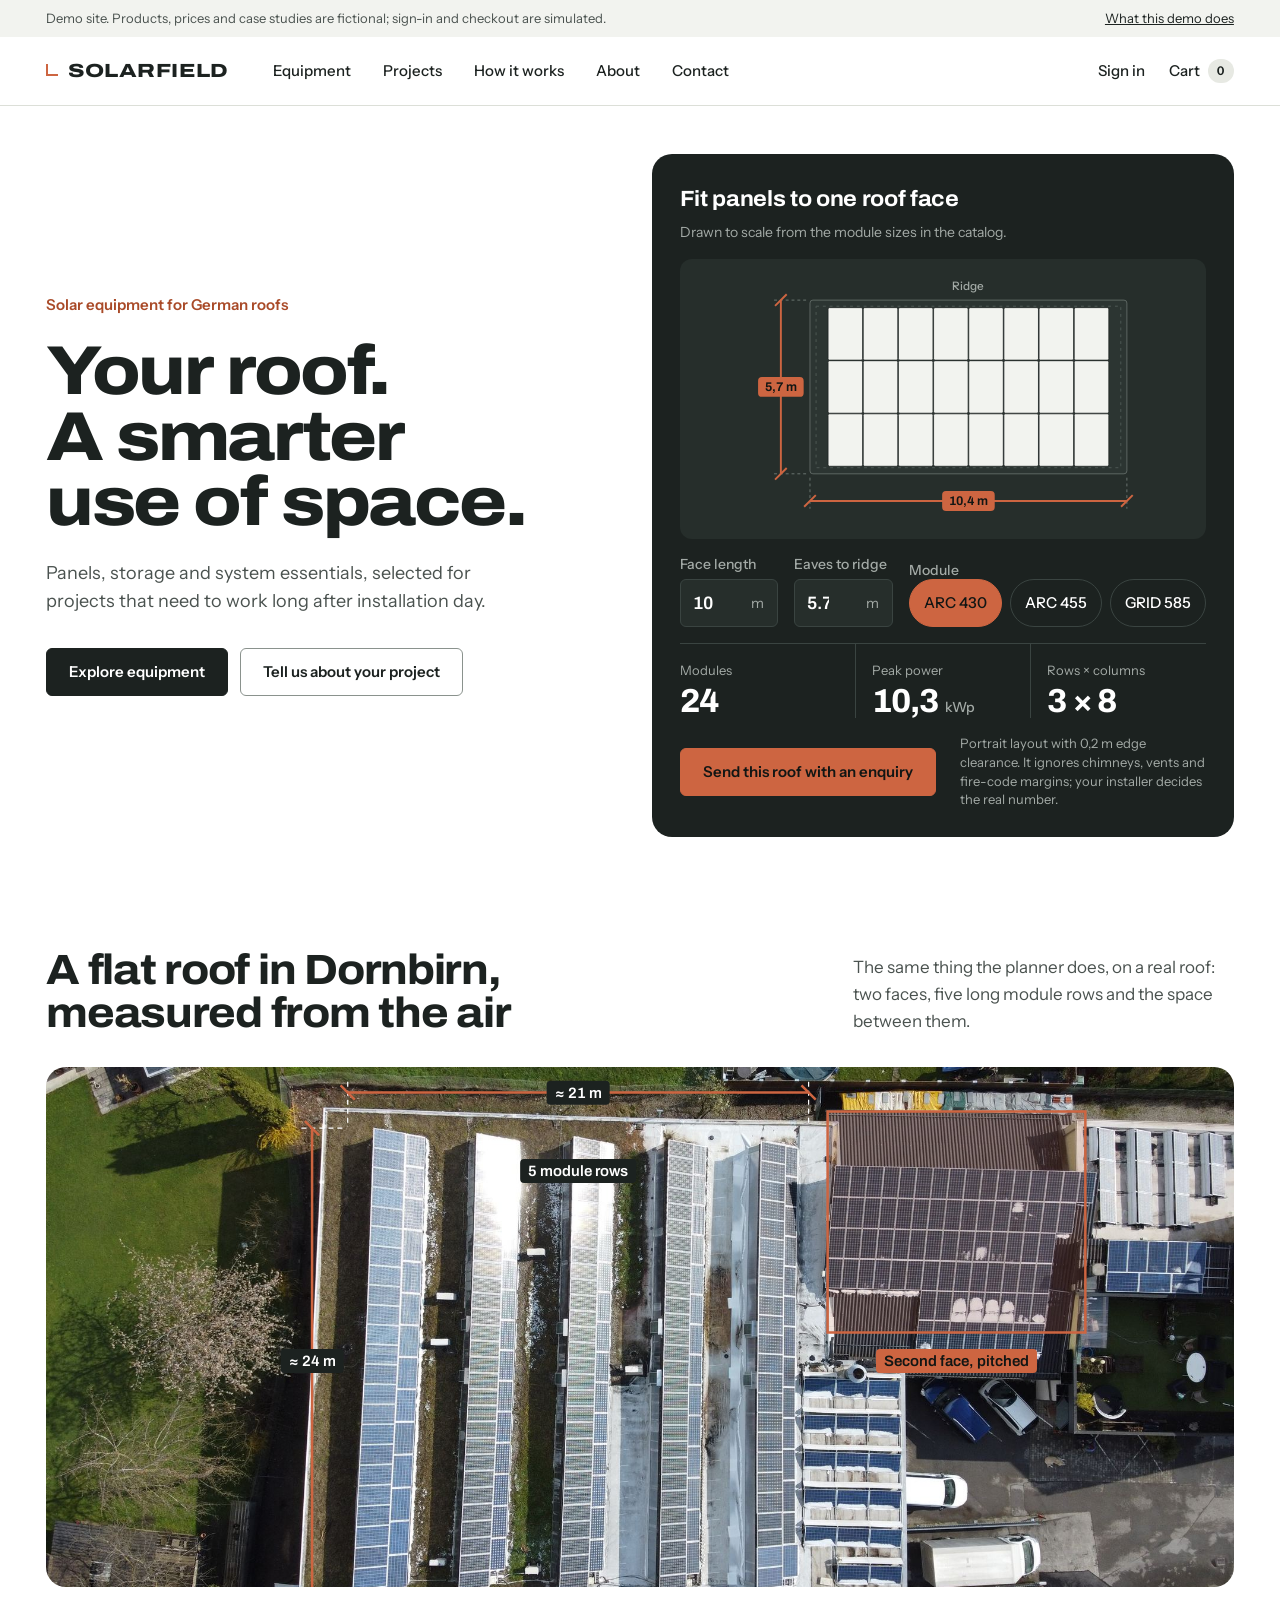
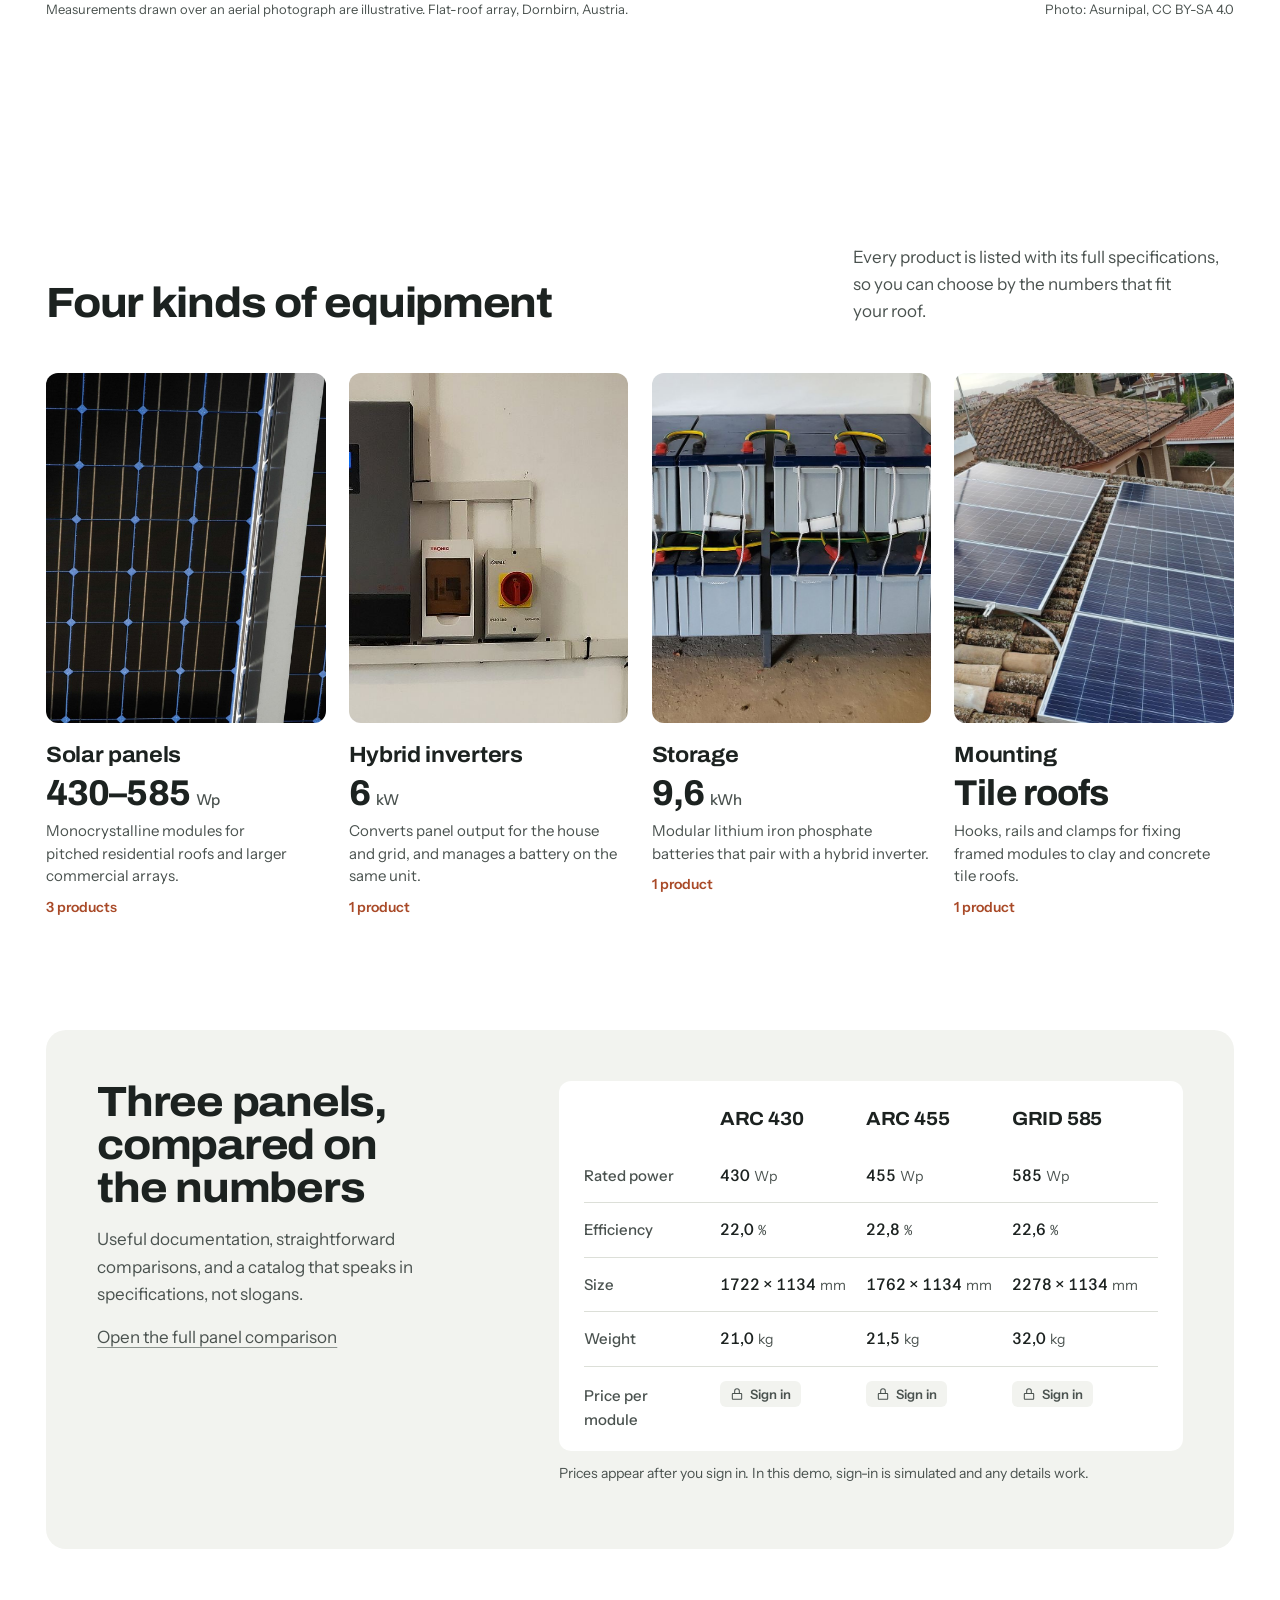
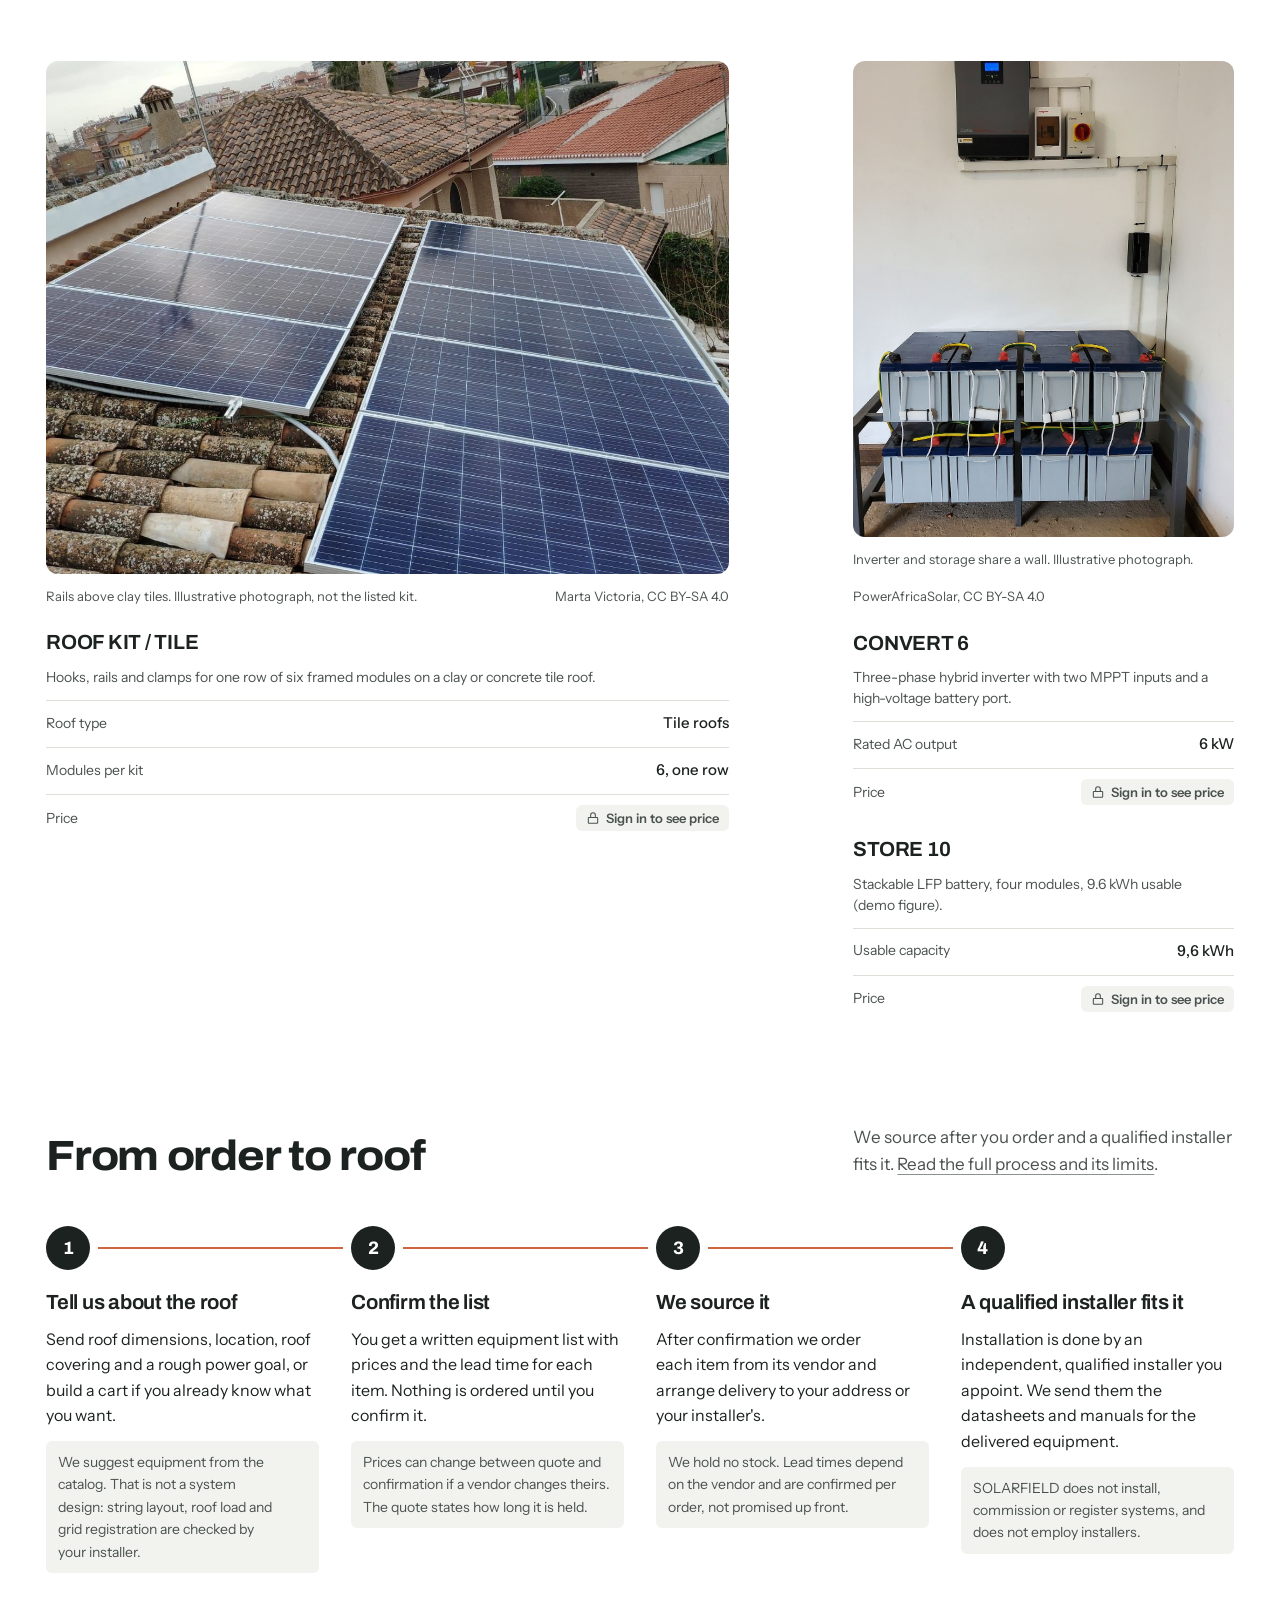
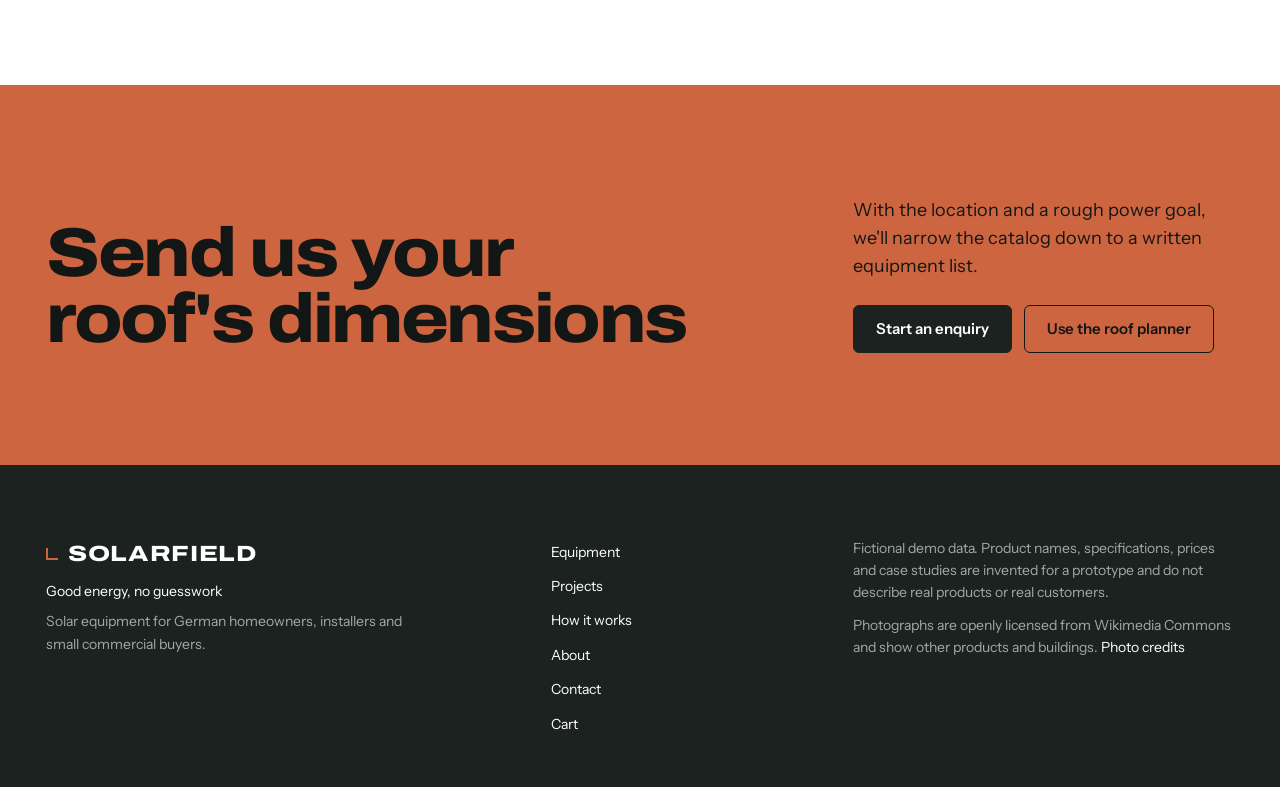
==== commit cfd2f91d: "Remake SOLARFIELD as a modern, tool-first site Replace the retro "survey plate" execution (chalk pap" ====
--- a/index.html
+++ b/index.html
@@ -8,86 +8,122 @@
 <link rel="icon" href="img/favicon.svg" type="image/svg+xml">
 <link rel="preconnect" href="https://fonts.googleapis.com">
 <link rel="preconnect" href="https://fonts.gstatic.com" crossorigin>
-<link href="https://fonts.googleapis.com/css2?family=Archivo:wdth,wght@62..125,400..900&family=IBM+Plex+Mono:wght@400;500&family=Instrument+Sans:wght@400..700&display=swap" rel="stylesheet">
+<link href="https://fonts.googleapis.com/css2?family=Archivo:wdth,wght@62..125,400..900&family=Instrument+Sans:wght@400..700&display=swap" rel="stylesheet">
 <link rel="stylesheet" href="css/style.css">
 </head>
 <body>
 <main id="main">
   <section class="hero">
-    <div class="wrap">
-      <div class="grid hero-copy">
-        <p class="eyebrow">Residential + commercial solar equipment</p>
-        <h1 class="display"><span>Your roof.</span><span>A smarter use of space.</span></h1>
-        <div class="hero-side">
-          <p class="lede">Panels, storage and system essentials, selected for projects that need to work long after installation day.</p>
-          <div class="cta-row">
-            <a class="btn" href="equipment.html">Explore equipment</a>
-            <a class="btn btn--line" href="contact.html">Tell us about your project</a>
-          </div>
+    <div class="wrap grid hero-grid">
+      <div class="hero-copy">
+        <p class="kicker">Solar equipment for German roofs</p>
+        <h1 class="display"><span>Your roof.</span> <span>A smarter use of space.</span></h1>
+        <p class="lede">Panels, storage and system essentials, selected for projects that need to work long after installation day.</p>
+        <div class="cta-row">
+          <a class="btn" href="equipment.html">Explore equipment</a>
+          <a class="btn btn--line" href="contact.html">Tell us about your project</a>
         </div>
       </div>
 
-      <figure class="plate">
-        <div class="plate-frame">
-          <img class="photo" src="img/roof-plan-flat.jpg" alt="Aerial view of a flat roof with long parallel rows of solar modules next to a pitched roof carrying a second array" width="2000" height="1125" fetchpriority="high">
-          <svg class="measure" viewBox="0 0 2000 1125" preserveAspectRatio="xMidYMid slice" aria-hidden="true">
-            <!-- flat-roof array: width -->
-            <line class="ext" x1="508" y1="150" x2="508" y2="226" />
-            <line class="ext" x1="1284" y1="150" x2="1284" y2="226" />
-            <line class="dim draw" pathLength="1" x1="508" y1="168" x2="1284" y2="168" style="--d:120ms" />
-            <path class="dim draw" pathLength="1" d="M496 156 L520 180 M1272 156 L1296 180" style="--d:120ms" />
-            <g class="tag" style="--d:120ms" data-x="896" data-y="168"><rect /><text>≈ 21 m</text></g>
-            <!-- flat-roof array: depth -->
-            <line class="ext" x1="430" y1="228" x2="506" y2="228" />
-            <line class="ext" x1="430" y1="1014" x2="506" y2="1014" />
-            <line class="dim draw" pathLength="1" x1="448" y1="228" x2="448" y2="1014" style="--d:320ms" />
-            <path class="dim draw" pathLength="1" d="M436 216 L460 240 M436 1002 L460 1026" style="--d:320ms" />
-            <g class="tag" style="--d:320ms" data-x="448" data-y="620"><rect /><text>≈ 24 m</text></g>
-            <!-- pitched face -->
-            <rect class="zone draw" pathLength="1" x="1316" y="200" width="434" height="372" style="--d:560ms" />
-            <g class="tag cu" style="--d:560ms" data-x="1533" data-y="620"><rect /><text>second face, pitched</text></g>
-            <g class="tag" style="--d:760ms" data-x="896" data-y="300"><rect /><text>5 module rows</text></g>
-          </svg>
+      <form class="planner" id="planner" action="contact.html" method="get" novalidate aria-labelledby="planner-h">
+        <div class="planner-head">
+          <h2 class="planner-title" id="planner-h">Fit panels to one roof face</h2>
+          <p class="planner-sub">Drawn to scale from the module sizes in the catalog.</p>
         </div>
-        <figcaption>
-          <span>Measurements drawn over an aerial photograph are illustrative. Flat-roof array, Dornbirn, Austria.</span>
-          <span>Photo: Asurnipal, CC BY-SA 4.0</span>
-        </figcaption>
-      </figure>
+        <div class="planner-draw">
+          <svg id="roof-svg" viewBox="0 0 640 360" role="img" aria-labelledby="roof-desc"><desc id="roof-desc">Scale drawing of the roof face with the modules that fit.</desc></svg>
+        </div>
+        <div class="planner-inputs">
+          <div class="field">
+            <label for="p-len">Face length</label>
+            <div class="unit-input"><input class="input" id="p-len" name="roofLength" type="number" inputmode="decimal" step="0.1" min="2" max="60" value="10.4"><span>m</span></div>
+          </div>
+          <div class="field">
+            <label for="p-hgt">Eaves to ridge</label>
+            <div class="unit-input"><input class="input" id="p-hgt" name="roofWidth" type="number" inputmode="decimal" step="0.1" min="2" max="30" value="5.7"><span>m</span></div>
+          </div>
+          <fieldset class="field planner-panels">
+            <legend class="label">Module</legend>
+            <div class="seg" id="p-panels"></div>
+          </fieldset>
+        </div>
+        <dl class="readout" aria-live="polite">
+          <div><dt>Modules</dt><dd id="r-count">–</dd></div>
+          <div><dt>Peak power</dt><dd><span id="r-kwp">–</span><small>kWp</small></dd></div>
+          <div><dt>Rows × columns</dt><dd id="r-layout">–</dd></div>
+        </dl>
+        <div class="planner-foot">
+          <button class="btn btn--copper" type="submit">Send this roof with an enquiry</button>
+          <p class="planner-note">Portrait layout with 0,2 m edge clearance. It ignores chimneys, vents and fire-code margins; your installer decides the real number.</p>
+        </div>
+      </form>
     </div>
+  </section>
+
+  <section class="aerial" aria-labelledby="aerial-h">
+    <div class="wrap aerial-head">
+      <h2 class="h2" id="aerial-h">A flat roof in Dornbirn, measured from the air</h2>
+      <p class="muted">The same thing the planner does, on a real roof: two faces, five long module rows and the space between them.</p>
+    </div>
+    <figure class="plate">
+      <div class="plate-frame">
+        <img class="photo" src="img/roof-plan-flat.jpg" alt="Aerial view of a flat roof with long parallel rows of solar modules next to a pitched roof carrying a second array" width="2000" height="1125" loading="lazy">
+        <svg class="measure" viewBox="0 0 2000 1125" preserveAspectRatio="xMidYMid slice" aria-hidden="true">
+          <line class="ext" x1="508" y1="150" x2="508" y2="226" />
+          <line class="ext" x1="1284" y1="150" x2="1284" y2="226" />
+          <line class="dim draw" pathLength="1" x1="508" y1="168" x2="1284" y2="168" style="--d:120ms" />
+          <path class="dim draw" pathLength="1" d="M496 156 L520 180 M1272 156 L1296 180" style="--d:120ms" />
+          <g class="tag" style="--d:120ms" data-x="896" data-y="168"><rect /><text>≈ 21 m</text></g>
+          <line class="ext" x1="430" y1="228" x2="506" y2="228" />
+          <line class="ext" x1="430" y1="1014" x2="506" y2="1014" />
+          <line class="dim draw" pathLength="1" x1="448" y1="228" x2="448" y2="1014" style="--d:320ms" />
+          <path class="dim draw" pathLength="1" d="M436 216 L460 240 M436 1002 L460 1026" style="--d:320ms" />
+          <g class="tag" style="--d:320ms" data-x="448" data-y="620"><rect /><text>≈ 24 m</text></g>
+          <rect class="zone draw" pathLength="1" x="1316" y="200" width="434" height="372" style="--d:560ms" />
+          <g class="tag cu" style="--d:560ms" data-x="1533" data-y="620"><rect /><text>Second face, pitched</text></g>
+          <g class="tag" style="--d:760ms" data-x="896" data-y="300"><rect /><text>5 module rows</text></g>
+        </svg>
+      </div>
+      <figcaption class="wrap">
+        <span>Measurements drawn over an aerial photograph are illustrative. Flat-roof array, Dornbirn, Austria.</span>
+        <span>Photo: Asurnipal, CC BY-SA 4.0</span>
+      </figcaption>
+    </figure>
   </section>
 
   <section class="section" aria-labelledby="supply-h">
     <div class="wrap">
-      <div class="grid sec-head">
-        <h2 class="h2" id="supply-h">What we supply</h2>
-        <p class="muted">Four kinds of equipment, each listed with full specifications. Choose a category to see its products.</p>
+      <div class="sec-head">
+        <h2 class="h2" id="supply-h">Four kinds of equipment</h2>
+        <p class="muted">Every product is listed with its full specifications, so you can choose by the numbers that fit your roof.</p>
       </div>
-      <ul class="ledger" id="category-ledger" aria-live="polite"></ul>
+      <ul class="cats" id="category-ledger"></ul>
     </div>
   </section>
 
-  <section class="section section--ruled rule" aria-labelledby="decide-h">
-    <div class="wrap grid decide">
-      <div class="decide-head">
-        <h2 class="h2" id="decide-h">Less noise. Better decisions.</h2>
-        <p class="body-copy">Useful documentation, straightforward comparisons, and a catalog that speaks in specifications—not slogans.</p>
-        <p><a class="link" href="compare.html?ids=arc-430,arc-455,grid-585">Open the full panel comparison</a></p>
-      </div>
-      <div class="decide-body">
-        <div class="table-frame"><table class="spec-table" id="panel-table"><caption class="visually-hidden">Panel specifications compared</caption></table></div>
-        <p class="small muted table-note" id="panel-note"></p>
+  <section class="section--flush" aria-labelledby="decide-h">
+    <div class="wrap">
+      <div class="panel decide">
+        <div class="decide-head">
+          <h2 class="h2" id="decide-h">Three panels, compared on the numbers</h2>
+          <p>Useful documentation, straightforward comparisons, and a catalog that speaks in specifications, not slogans.</p>
+          <p><a class="link" href="compare.html?ids=arc-430,arc-455,grid-585">Open the full panel comparison</a></p>
+        </div>
+        <div class="decide-body">
+          <div class="table-frame"><table class="spec-table" id="panel-table"><caption class="visually-hidden">Panel specifications compared</caption></table></div>
+          <p class="small muted table-note" id="panel-note"></p>
+        </div>
       </div>
     </div>
   </section>
 
-  <section class="section--tight">
+  <section class="section">
     <div class="wrap grid duo" id="duo"></div>
   </section>
 
-  <section class="section section--ruled rule" aria-labelledby="steps-h">
+  <section class="section section--top-0" aria-labelledby="steps-h">
     <div class="wrap">
-      <div class="grid sec-head">
+      <div class="sec-head">
         <h2 class="h2" id="steps-h">From order to roof</h2>
         <p class="muted">We source after you order and a qualified installer fits it. <a class="link" href="how-it-works.html">Read the full process and its limits</a>.</p>
       </div>
@@ -95,30 +131,14 @@
     </div>
   </section>
 
-  <section class="endcta section" aria-labelledby="end-h">
-    <div class="wrap grid">
-      <h2 class="h2" id="end-h">Have a roof in mind?</h2>
-      <p class="lede">Send us the dimensions, location and rough power goal. We'll help you narrow down the equipment.</p>
-      <form action="contact.html" method="get" id="quick-enquiry" novalidate>
-        <div class="field">
-          <label for="q-len">Roof face length</label>
-          <div class="unit-input"><input class="input" id="q-len" name="roofLength" type="number" inputmode="decimal" step="0.1" min="1" placeholder="10.4"><span>m</span></div>
-        </div>
-        <div class="field">
-          <label for="q-wid">Eaves to ridge</label>
-          <div class="unit-input"><input class="input" id="q-wid" name="roofWidth" type="number" inputmode="decimal" step="0.1" min="1" placeholder="5.7"><span>m</span></div>
-        </div>
-        <div class="field">
-          <label for="q-pc">Postcode</label>
-          <input class="input" id="q-pc" name="postcode" inputmode="numeric" pattern="[0-9]{5}" maxlength="5" placeholder="79098" autocomplete="postal-code">
-        </div>
-        <div class="field">
-          <label for="q-goal">Power goal</label>
-          <div class="unit-input"><input class="input" id="q-goal" name="powerGoal" type="number" inputmode="decimal" step="0.1" min="0.5" placeholder="8"><span>kWp</span></div>
-        </div>
-        <p class="measure-hint full" id="q-hint" aria-live="polite">Leave any field blank if you don't know it yet.</p>
-        <button class="btn full" type="submit">Continue to the enquiry form</button>
-      </form>
+  <section class="endcta" aria-labelledby="end-h">
+    <div class="wrap endcta-inner">
+      <h2 class="h2" id="end-h">Send us your roof's dimensions</h2>
+      <p class="lede">With the location and a rough power goal, we'll narrow the catalog down to a written equipment list.</p>
+      <div class="cta-row">
+        <a class="btn" href="contact.html">Start an enquiry</a>
+        <a class="btn btn--line" href="#planner">Use the roof planner</a>
+      </div>
     </div>
   </section>
 </main>
--- a/css/style.css
+++ b/css/style.css
@@ -1,37 +1,48 @@
-/* SOLARFIELD — survey-plate direction. Tokens first; nothing below hard-codes a colour. */
+/* SOLARFIELD — roof-planner direction (remake). Tokens first; nothing below hard-codes a colour. */
 :root {
-  --chalk: #F4F1E9;
-  --chalk-2: #EAE6DB;
-  --paper: #FAF8F3;
+  --ground: #FFFFFF;
+  --mist: #F2F3EF;
+  --mist-2: #E7E9E3;
+  --line: #DCDFD8;
+  --line-strong: #8A928D;   /* input borders: 3:1 against white */
   --ink: #1C2220;
   --ink-2: #4A524F;
+  --ink-hover: #2F3734;
+  --ink-raise: #262E2B;     /* surfaces inside the ink planner */
+  --ink-rule: #3A4441;
+  --ink-soft: #A3AAA6;      /* secondary text on ink, 6.8:1 */
   --copper: #CD6541;
-  --copper-ink: #A94A28; /* copper darkened for text on chalk (AA at 15px+) */
-  --stone: #C5C7BF;
+  --copper-hover: #DB7853;
+  --copper-ink: #A94A28;    /* copper text on white, 5.7:1 */
+  --copper-lite: #E2855F;   /* copper text on ink, 6.0:1 */
+  --copper-wash: #FBEFEA;
+  --on-copper: #121614;     /* text on the copper band, 4.8:1 */
+  --white: #FFFFFF;
 
   --f-display: "Archivo", "Helvetica Neue", Arial, sans-serif;
   --f-body: "Instrument Sans", "Helvetica Neue", Arial, sans-serif;
-  --f-mono: "IBM Plex Mono", ui-monospace, Menlo, monospace;
 
   --s1: 4px; --s2: 8px; --s3: 12px; --s4: 16px; --s5: 24px; --s6: 32px;
-  --s7: 48px; --s8: 72px; --s9: 112px; --s10: 160px;
+  --s7: 48px; --s8: 72px; --s9: 112px;
 
   --gutter: clamp(16px, 3.6vw, 56px);
   --gap: clamp(16px, 1.8vw, 24px);
   --max: 1440px;
-  --header-h: 64px;
-
-  --r-control: 2px;
+  --header-h: 68px;
+
+  --r-s: 6px;    /* controls, buttons */
+  --r-m: 12px;   /* photos, cards */
+  --r-l: 20px;   /* big panels */
   --ease: cubic-bezier(.2, .7, .2, 1);
 }
 
 *, *::before, *::after { box-sizing: border-box; }
-html { -webkit-text-size-adjust: 100%; }
+html { -webkit-text-size-adjust: 100%; scroll-behavior: smooth; }
 body {
   margin: 0;
-  background: var(--chalk);
+  background: var(--ground);
   color: var(--ink);
-  font: 400 17px/1.55 var(--f-body);
+  font: 400 17px/1.6 var(--f-body);
   text-rendering: optimizeLegibility;
   -webkit-font-smoothing: antialiased;
   overflow-x: hidden;
@@ -42,8 +53,8 @@
 p, li { text-wrap: pretty; }
 h1, h2, h3, h4 { margin: 0; font-family: var(--f-display); text-wrap: balance; }
 
-:focus-visible { outline: 2px solid var(--copper); outline-offset: 3px; }
-.skip { position: absolute; left: -999px; top: 8px; background: var(--ink); color: var(--chalk); padding: 8px 12px; z-index: 50; }
+:focus-visible { outline: 2px solid var(--copper); outline-offset: 2px; }
+.skip { position: absolute; left: -999px; top: 8px; background: var(--ink); color: var(--white); padding: 8px 12px; z-index: 50; border-radius: var(--r-s); }
 .skip:focus { left: 8px; }
 .visually-hidden { position: absolute !important; width: 1px; height: 1px; overflow: hidden; clip: rect(0 0 0 0); white-space: nowrap; }
 
@@ -52,74 +63,75 @@
 .grid { display: grid; grid-template-columns: repeat(12, minmax(0, 1fr)); column-gap: var(--gap); }
 .section { padding-block: var(--s9); }
 .section--tight { padding-block: var(--s8); }
-.rule { border-top: 1px solid var(--ink); }
-.rule-stone { border-top: 1px solid var(--stone); }
+.section--flush { padding-block: 0; }
+.section--top-0 { padding-top: 0; }
+.section--ruled { padding-top: var(--s8); }
+.rule { border-top: 1px solid var(--line); }
+.rule-stone { border-top: 1px solid var(--line); }
 
 /* ---------- Type ---------- */
 .display {
   font-family: var(--f-display);
-  font-variation-settings: "wdth" 100;
+  font-variation-settings: "wdth" 112;
   font-weight: 800;
-  font-size: clamp(46px, 7.8vw, 120px);
-  line-height: .9;
-  letter-spacing: -.04em;
+  font-size: clamp(44px, 5.4vw, 82px);
+  line-height: .95;
+  letter-spacing: -.035em;
 }
 .display span { display: block; }
 .h2 {
-  font-variation-settings: "wdth" 112;
-  font-weight: 700;
-  font-size: clamp(34px, 4.4vw, 66px);
-  line-height: .98;
-  letter-spacing: -.028em;
+  font-variation-settings: "wdth" 108;
+  font-weight: 750;
+  font-size: clamp(30px, 3.3vw, 50px);
+  line-height: 1.02;
+  letter-spacing: -.03em;
 }
 .h3 {
-  font-variation-settings: "wdth" 106;
+  font-variation-settings: "wdth" 100;
   font-weight: 650;
-  font-size: clamp(22px, 1.9vw, 28px);
-  line-height: 1.1;
+  font-size: clamp(20px, 1.6vw, 23px);
+  line-height: 1.2;
   letter-spacing: -.012em;
 }
-.eyebrow {
-  font: 600 13px/1.3 var(--f-body);
-  letter-spacing: .08em;
-  text-transform: uppercase;
-  margin: 0;
-}
-.lede { font-size: clamp(18px, 1.45vw, 21px); line-height: 1.5; max-width: 34ch; margin: 0; }
+.kicker { margin: 0; font: 600 15px/1.3 var(--f-body); color: var(--copper-ink); }
+.eyebrow { margin: 0; font: 600 15px/1.3 var(--f-body); color: var(--copper-ink); }
+.lede { font-size: clamp(18px, 1.4vw, 20px); line-height: 1.55; max-width: 40ch; margin: 0; }
 .body-copy { max-width: 62ch; }
 .body-copy p { margin: 0 0 1em; }
 .muted { color: var(--ink-2); }
 .flush { margin: 0; }
-.small { font-size: 14px; line-height: 1.45; }
-.mono { font-family: var(--f-mono); font-size: 13px; letter-spacing: 0; font-variant-numeric: tabular-nums; }
+.small { font-size: 14px; line-height: 1.5; }
+.val, .mono { font-variant-numeric: tabular-nums; font-weight: 500; }
 .num {
   font-family: var(--f-display);
-  font-variation-settings: "wdth" 80;
-  font-weight: 700;
+  font-variation-settings: "wdth" 100;
+  font-weight: 750;
   font-variant-numeric: tabular-nums;
-  letter-spacing: -.02em;
+  letter-spacing: -.025em;
 }
 
 /* ---------- Controls ---------- */
 .btn {
   display: inline-flex; align-items: center; justify-content: center; gap: 10px;
   min-height: 48px; padding: 12px 22px;
-  border: 1px solid var(--ink); border-radius: var(--r-control);
-  background: var(--ink); color: var(--chalk);
+  border: 1px solid var(--ink); border-radius: var(--r-s);
+  background: var(--ink); color: var(--white);
   font: 600 15px/1.2 var(--f-body);
   text-decoration: none; cursor: pointer;
   transition: background-color .16s var(--ease), border-color .16s var(--ease), color .16s var(--ease);
 }
-.btn:hover { background: var(--copper); border-color: var(--copper); color: var(--ink); }
-.btn--line { background: transparent; color: var(--ink); }
-.btn--line:hover { background: var(--ink); border-color: var(--ink); color: var(--chalk); }
+.btn:hover { background: var(--ink-hover); border-color: var(--ink-hover); }
+.btn--line { background: transparent; color: var(--ink); border-color: var(--line-strong); }
+.btn--line:hover { background: var(--mist); border-color: var(--ink); color: var(--ink); }
+.btn--copper { background: var(--copper); border-color: var(--copper); color: var(--on-copper); }
+.btn--copper:hover { background: var(--copper-hover); border-color: var(--copper-hover); color: var(--on-copper); }
 .btn--block { width: 100%; }
 .btn[disabled] { opacity: .45; cursor: not-allowed; }
 .btn svg { width: 18px; height: 18px; flex: none; }
 
 .link {
   color: inherit; text-decoration: underline; text-underline-offset: 4px;
-  text-decoration-thickness: 1px; text-decoration-color: var(--stone);
+  text-decoration-thickness: 1px; text-decoration-color: var(--line-strong);
   transition: text-decoration-color .16s;
 }
 .link:hover { text-decoration-color: var(--copper); }
@@ -131,16 +143,16 @@
 .field .err { font-size: 13px; color: var(--copper-ink); font-weight: 600; }
 .input, .select, .textarea {
   width: 100%; min-height: 48px; padding: 10px 12px;
-  background: var(--paper); border: 1px solid var(--stone); border-radius: var(--r-control);
-  transition: border-color .16s;
+  background: var(--ground); border: 1px solid var(--line-strong); border-radius: var(--r-s);
+  transition: border-color .16s, box-shadow .16s;
 }
 .input:hover, .select:hover, .textarea:hover { border-color: var(--ink-2); }
-.input:focus, .select:focus, .textarea:focus { outline: none; border-color: var(--ink); box-shadow: 0 0 0 2px var(--copper); }
-.input[aria-invalid="true"], .select[aria-invalid="true"] { border-color: var(--copper); }
+.input:focus, .select:focus, .textarea:focus { outline: none; border-color: var(--ink); box-shadow: 0 0 0 3px var(--copper); }
+.input[aria-invalid="true"], .select[aria-invalid="true"] { border-color: var(--copper-ink); }
 .textarea { min-height: 128px; resize: vertical; }
 .unit-input { position: relative; }
-.unit-input .input { padding-right: 52px; font-family: var(--f-mono); font-size: 15px; }
-.unit-input span { position: absolute; right: 12px; top: 50%; transform: translateY(-50%); font: 13px var(--f-mono); color: var(--ink-2); pointer-events: none; }
+.unit-input .input { padding-right: 48px; font-variant-numeric: tabular-nums; }
+.unit-input span { position: absolute; right: 14px; top: 50%; transform: translateY(-50%); font-size: 14px; color: var(--ink-2); pointer-events: none; }
 fieldset { border: 0; margin: 0; padding: 0; min-width: 0; }
 .choice { display: flex; align-items: flex-start; gap: 10px; font-size: 15px; cursor: pointer; padding: 6px 0; }
 .field > label.choice { font: 400 15px/1.45 var(--f-body); }
@@ -151,178 +163,228 @@
 .seg input { position: absolute; opacity: 0; pointer-events: none; }
 .seg label {
   display: inline-flex; align-items: center; gap: 8px;
-  min-height: 40px; padding: 8px 16px; border: 1px solid var(--stone); border-radius: 999px;
-  font-size: 15px; cursor: pointer; transition: background-color .16s, border-color .16s, color .16s;
+  min-height: 44px; padding: 8px 16px; border: 1px solid var(--line-strong); border-radius: 999px;
+  font-size: 15px; font-weight: 500; cursor: pointer; white-space: nowrap;
+  transition: background-color .16s, border-color .16s, color .16s;
 }
 .seg label:hover { border-color: var(--ink); }
-.seg input:checked + label { background: var(--ink); border-color: var(--ink); color: var(--chalk); }
+.seg input:checked + label { background: var(--ink); border-color: var(--ink); color: var(--white); }
 .seg input:focus-visible + label { outline: 2px solid var(--copper); outline-offset: 2px; }
-.seg .count { font: 12px var(--f-mono); opacity: .7; }
+.seg .count { font-size: 12px; opacity: .7; font-variant-numeric: tabular-nums; }
 
 /* ---------- Header ---------- */
-.site-header { position: sticky; top: 0; z-index: 20; background: var(--chalk); border-bottom: 1px solid var(--ink); }
+.demo-strip { background: var(--mist); color: var(--ink-2); font-size: 13px; }
+.demo-strip .wrap { display: flex; justify-content: space-between; gap: 16px; padding-block: 8px; }
+.demo-strip a { color: var(--ink); }
+
+.site-header { position: sticky; top: 0; z-index: 20; background: var(--ground); border-bottom: 1px solid var(--line); }
 .site-header .wrap { display: flex; align-items: center; gap: var(--s6); height: var(--header-h); }
 .wordmark {
   font-family: var(--f-display); font-variation-settings: "wdth" 125; font-weight: 800;
-  font-size: 19px; letter-spacing: .04em; text-decoration: none; white-space: nowrap;
-}
-.nav { display: flex; gap: var(--s5); margin-right: auto; }
-.nav a { text-decoration: none; font-size: 15px; padding: 6px 0; border-bottom: 2px solid transparent; }
-.nav a:hover { border-bottom-color: var(--stone); }
-.nav a[aria-current="page"] { border-bottom-color: var(--copper); }
-.tools { display: flex; align-items: center; gap: var(--s5); font-size: 15px; }
+  font-size: 19px; letter-spacing: .03em; text-decoration: none; white-space: nowrap;
+}
+.wordmark::before {
+  content: ""; display: inline-block; width: 12px; height: 12px; margin-right: 10px; vertical-align: 1px;
+  border-left: 2px solid var(--copper); border-bottom: 2px solid var(--copper);
+}
+.nav { display: flex; gap: var(--s2); margin-right: auto; }
+.nav a { text-decoration: none; font-size: 15px; font-weight: 500; padding: 8px 12px; border-radius: var(--r-s); transition: background-color .16s; }
+.nav a:hover { background: var(--mist); }
+.nav a[aria-current="page"] { background: var(--mist); box-shadow: inset 0 -2px 0 var(--copper); }
+.tools { display: flex; align-items: center; gap: var(--s5); font-size: 15px; font-weight: 500; }
 .tools a { text-decoration: none; }
 .tools a:hover { text-decoration: underline; text-underline-offset: 4px; }
 .cart-link { display: inline-flex; align-items: center; gap: 8px; }
 .cart-count {
-  min-width: 26px; height: 24px; padding: 0 6px; display: inline-grid; place-items: center;
-  font: 500 12px var(--f-mono); border: 1px solid var(--ink); border-radius: var(--r-control);
-}
-.cart-count.has { background: var(--ink); color: var(--chalk); }
+  min-width: 26px; height: 24px; padding: 0 7px; display: inline-grid; place-items: center;
+  font: 600 12px var(--f-body); font-variant-numeric: tabular-nums; background: var(--mist-2); border-radius: 999px;
+}
+.cart-count.has { background: var(--ink); color: var(--white); }
 .cart-count.tick { animation: tick .32s var(--ease); }
-@keyframes tick { 40% { background: var(--copper); border-color: var(--copper); color: var(--ink); } }
-.menu-btn { display: none; background: none; border: 1px solid var(--ink); border-radius: var(--r-control); min-height: 40px; padding: 0 12px; font-size: 14px; cursor: pointer; }
+@keyframes tick { 40% { background: var(--copper); color: var(--on-copper); transform: scale(1.15); } }
+.menu-btn { display: none; background: var(--ground); border: 1px solid var(--line-strong); border-radius: var(--r-s); min-height: 44px; padding: 0 14px; font-size: 14px; font-weight: 600; cursor: pointer; }
 .account-chip { display: inline-flex; gap: 6px; align-items: center; }
 .account-chip .dot { width: 8px; height: 8px; background: var(--copper); border-radius: 50%; }
 
-.demo-strip { background: var(--ink); color: var(--chalk); font-size: 13px; }
-.demo-strip .wrap { display: flex; justify-content: space-between; gap: 16px; padding-block: 7px; }
-.demo-strip a { color: var(--chalk); }
-
-/* ---------- Hero ---------- */
-.hero { padding-top: var(--s8); }
-.hero-copy { align-items: end; row-gap: var(--s6); }
-.hero-copy .eyebrow { grid-column: 1 / -1; margin-bottom: calc(var(--s2) * -1); }
-.hero-copy h1 { grid-column: 1 / -1; }
-.hero-copy .hero-side { grid-column: 7 / -1; display: grid; grid-template-columns: minmax(0, 1fr) auto; gap: var(--s5) var(--s6); align-items: end; }
-.hero-copy .hero-side .cta-row { flex-direction: column; align-items: stretch; }
+/* ---------- Hero + roof planner ---------- */
+.hero { padding-block: var(--s7) var(--s9); }
+.hero-grid { align-items: center; row-gap: var(--s7); }
+.hero-copy { grid-column: 1 / span 6; display: grid; gap: var(--s5); align-content: center; }
+.hero-copy .lede { color: var(--ink-2); }
+.hero-copy .cta-row { margin-top: var(--s2); }
 .cta-row { display: flex; flex-wrap: wrap; gap: var(--s3); align-items: center; }
 
-.plate { position: relative; margin: var(--s7) 0 0; }
-.plate-frame { position: relative; aspect-ratio: 16 / 7.6; overflow: hidden; background: var(--chalk-2); }
+.planner {
+  grid-column: 7 / -1; background: var(--ink); color: var(--white); border-radius: var(--r-l);
+  padding: clamp(20px, 2.2vw, 28px); display: grid; gap: var(--s4);
+  scroll-margin-top: calc(var(--header-h) + 16px);
+}
+.planner-head { display: grid; gap: 4px; }
+.planner-title { font-variation-settings: "wdth" 106; font-weight: 700; font-size: 22px; letter-spacing: -.015em; }
+.planner-sub { margin: 0; font-size: 14px; color: var(--ink-soft); }
+.planner-draw { background: var(--ink-raise); border-radius: var(--r-m); padding: var(--s3) var(--s2); }
+#roof-svg { display: block; width: 100%; height: auto; overflow: visible; }
+#roof-svg .face { fill: #2C3532; stroke: #5E6864; stroke-width: 1; }
+#roof-svg .clear { fill: none; stroke: #4E5854; stroke-width: 1; stroke-dasharray: 3 4; }
+#roof-svg .mod { fill: var(--mist); stroke: var(--ink); stroke-width: .75; transform-box: fill-box; transform-origin: center; }
+#roof-svg .dim { stroke: var(--copper); stroke-width: 2; fill: none; }
+#roof-svg .ext { stroke: #6B7571; stroke-width: 1; stroke-dasharray: 3 3; }
+#roof-svg .dim-tag rect { fill: var(--copper); }
+#roof-svg .dim-tag text { fill: var(--on-copper); font: 650 13px var(--f-display); font-variant-numeric: tabular-nums; }
+#roof-svg .edge-label { fill: var(--ink-soft); font: 500 12px var(--f-body); }
+#roof-svg .empty-msg { fill: var(--ink-soft); font: 500 14px var(--f-body); }
+#roof-svg.intro .dim { stroke-dasharray: 1; animation: draw 600ms var(--ease) both; }
+#roof-svg.intro .dim-tag { animation: tagin 240ms var(--ease) both 520ms; }
+#roof-svg.intro .mod { animation: modin 280ms var(--ease) both; animation-delay: calc(min(var(--i), 60) * 18ms + 380ms); }
+@keyframes modin { from { opacity: 0; transform: scale(.7); } to { opacity: 1; transform: none; } }
+
+.planner-inputs { display: grid; grid-template-columns: 1fr 1fr auto; gap: var(--s4); align-items: end; }
+.planner .field > label, .planner .label { color: var(--ink-soft); font-weight: 500; }
+.planner .input { background: var(--ink-raise); border-color: var(--ink-rule); color: var(--white); font: 600 18px var(--f-display); font-variant-numeric: tabular-nums; }
+.planner .input:hover { border-color: var(--ink-soft); }
+.planner .input:focus { border-color: var(--copper); box-shadow: 0 0 0 1px var(--copper); }
+.planner .unit-input span { color: var(--ink-soft); }
+.planner .seg { flex-wrap: nowrap; }
+.planner .seg label { border-color: var(--ink-rule); color: var(--white); padding-inline: 14px; min-height: 48px; }
+.planner .seg label:hover { border-color: var(--ink-soft); }
+.planner .seg input:checked + label { background: var(--copper); border-color: var(--copper); color: var(--on-copper); }
+
+.readout { margin: 0; display: grid; grid-template-columns: repeat(3, minmax(0, 1fr)); border-top: 1px solid var(--ink-rule); }
+.readout > div { padding: var(--s4) var(--s4) 0 0; }
+.readout > div + div { padding-left: var(--s4); border-left: 1px solid var(--ink-rule); }
+.readout dt { font-size: 13px; color: var(--ink-soft); }
+.readout dd { margin: 4px 0 0; font: 750 clamp(26px, 2.6vw, 40px)/1 var(--f-display); font-variation-settings: "wdth" 100; font-variant-numeric: tabular-nums; letter-spacing: -.025em; }
+.readout dd small { font: 500 14px var(--f-body); color: var(--ink-soft); margin-left: 6px; letter-spacing: 0; }
+.planner-foot { display: grid; grid-template-columns: auto 1fr; gap: var(--s4) var(--s5); align-items: center; }
+.planner-note { margin: 0; font-size: 13px; line-height: 1.45; color: var(--ink-soft); }
+
+/* ---------- Aerial plate ---------- */
+.aerial { padding-bottom: var(--s9); }
+.aerial-head { display: grid; grid-template-columns: repeat(12, minmax(0, 1fr)); column-gap: var(--gap); row-gap: var(--s3); align-items: end; margin-bottom: var(--s6); }
+.aerial-head h2 { grid-column: 1 / span 7; }
+.aerial-head p { grid-column: 9 / -1; margin: 0; }
+.plate { position: relative; margin: 0; }
+.plate-frame { position: relative; aspect-ratio: 16 / 7; overflow: hidden; background: var(--mist); max-width: calc(var(--max) - 2 * 24px); margin-inline: auto; border-radius: var(--r-l); }
+@media (max-width: 1488px) { .plate-frame { margin-inline: var(--gutter); } }
 .plate-frame img, .plate-frame svg { position: absolute; inset: 0; width: 100%; height: 100%; }
 .plate-frame img { object-fit: cover; }
-.photo { filter: saturate(.8) contrast(1.03) brightness(1.02); }
 .plate figcaption, .fig-cap {
   display: flex; justify-content: space-between; gap: var(--s4); flex-wrap: wrap;
   padding-top: var(--s3); font-size: 13px; color: var(--ink-2);
 }
 
-/* measurement overlay */
+/* measurement overlay on the photo */
 .measure line, .measure path, .measure rect { vector-effect: non-scaling-stroke; }
 .measure .dim { stroke: var(--copper); stroke-width: 2.5; fill: none; }
-.measure .ext { stroke: var(--chalk); stroke-width: 1.25; stroke-dasharray: 5 4; }
-.measure .zone { stroke: var(--copper); stroke-width: 2.5; fill: rgba(205, 101, 65, .14); }
+.measure .ext { stroke: var(--white); stroke-width: 1.25; stroke-dasharray: 5 4; }
+.measure .zone { stroke: var(--copper); stroke-width: 2.5; fill: rgba(205, 101, 65, .16); }
 .measure .tag rect { fill: var(--ink); }
-.measure .tag text { fill: var(--chalk); font: 500 22px var(--f-mono); }
+.measure .tag text { fill: var(--white); font: 600 22px var(--f-display); }
 .measure .tag.cu rect { fill: var(--copper); }
-.measure .tag.cu text { fill: var(--ink); }
+.measure .tag.cu text { fill: var(--on-copper); }
 .measure .draw { stroke-dasharray: 1; stroke-dashoffset: 0; }
 .js .measure .draw { animation: draw 900ms var(--ease) both; animation-delay: var(--d, 0ms); }
 .js .measure .tag { animation: tagin 300ms var(--ease) both; animation-delay: calc(var(--d, 0ms) + 650ms); }
 @keyframes draw { from { stroke-dashoffset: 1; } to { stroke-dashoffset: 0; } }
 @keyframes tagin { from { opacity: 0; } to { opacity: 1; } }
 
-/* ---------- Ledger (categories, catalog) ---------- */
-.ledger { list-style: none; margin: 0; padding: 0; border-top: 1px solid var(--ink); }
-.ledger > li { border-bottom: 1px solid var(--stone); }
-.ledger > li:last-child { border-bottom-color: var(--ink); }
-.ledger-row {
-  display: grid; grid-template-columns: repeat(12, minmax(0, 1fr)); column-gap: var(--gap);
-  align-items: center; padding: var(--s5) 0; text-decoration: none;
-  transition: background-color .16s;
-}
-a.ledger-row:hover { background: var(--chalk-2); }
-a.ledger-row:hover .ledger-name { text-decoration: underline; text-decoration-thickness: 2px; text-underline-offset: 6px; text-decoration-color: var(--copper); }
-.ledger-name {
-  grid-column: 1 / span 4; font-family: var(--f-display); font-variation-settings: "wdth" 112;
-  font-weight: 700; font-size: clamp(26px, 2.7vw, 42px); line-height: 1; letter-spacing: -.025em;
-}
-.ledger-text { grid-column: 5 / span 4; margin: 0; color: var(--ink-2); font-size: 16px; max-width: 46ch; }
-.ledger-range { grid-column: 9 / span 2; }
-.ledger-range .mono { display: block; }
-.ledger-range .big { font-size: 20px; color: var(--ink); }
-.ledger-swatch { grid-column: 11 / span 2; aspect-ratio: 16 / 10; overflow: hidden; background: var(--chalk-2); }
-.ledger-swatch img { width: 100%; height: 100%; object-fit: cover; }
-
-/* ---------- Spec tables ---------- */
-.table-frame { overflow-x: auto; border-top: 1px solid var(--ink); border-bottom: 1px solid var(--ink); -webkit-overflow-scrolling: touch; }
+/* ---------- Categories ---------- */
+.sec-head { display: grid; grid-template-columns: repeat(12, minmax(0, 1fr)); column-gap: var(--gap); margin-bottom: var(--s7); row-gap: var(--s3); align-items: end; }
+.sec-head > :first-child { grid-column: 1 / span 7; }
+.sec-head > :last-child { grid-column: 9 / -1; margin: 0; }
+.cats { list-style: none; margin: 0; padding: 0; display: grid; grid-template-columns: repeat(4, minmax(0, 1fr)); gap: var(--s6) var(--gap); }
+.cat { display: grid; gap: var(--s2); text-decoration: none; align-content: start; }
+.cat-img { display: block; aspect-ratio: 4 / 5; border-radius: var(--r-m); overflow: hidden; background: var(--mist); margin-bottom: var(--s3); }
+.cat-img img { width: 100%; height: 100%; object-fit: cover; transition: transform .4s var(--ease); }
+.cat:hover .cat-img img { transform: scale(1.03); }
+.cat-name { font-family: var(--f-display); font-variation-settings: "wdth" 106; font-weight: 700; font-size: 22px; letter-spacing: -.015em; line-height: 1.15; }
+.cat:hover .cat-name { text-decoration: underline; text-decoration-color: var(--copper); text-decoration-thickness: 2px; text-underline-offset: 5px; }
+.cat-range { font-size: clamp(30px, 2.8vw, 42px); line-height: 1; }
+.cat-range small { font: 500 15px var(--f-body); color: var(--ink-2); margin-left: 6px; letter-spacing: 0; }
+.cat-text { font-size: 15px; color: var(--ink-2); line-height: 1.5; }
+.cat-count { font-size: 14px; font-weight: 600; color: var(--copper-ink); }
+
+/* list used by the catalog */
+.ledger { list-style: none; margin: 0; padding: 0; display: grid; gap: var(--s3); }
+
+/* ---------- Panels and spec tables ---------- */
+.panel { background: var(--mist); border-radius: var(--r-l); padding: clamp(24px, 4vw, 64px); }
+.decide { display: grid; grid-template-columns: repeat(12, minmax(0, 1fr)); column-gap: var(--gap); row-gap: var(--s6); align-items: start; }
+.decide-head { grid-column: 1 / span 4; }
+.decide-head p { margin: var(--s4) 0 0; color: var(--ink-2); max-width: 36ch; }
+.decide-body { grid-column: 6 / -1; }
+
+.table-frame { overflow-x: auto; background: var(--ground); border: 1px solid var(--line); border-radius: var(--r-m); padding: 4px var(--s5); -webkit-overflow-scrolling: touch; }
+.panel .table-frame { border-color: transparent; }
 .spec-table { width: 100%; border-collapse: collapse; font-size: 15px; }
-.spec-table caption { text-align: left; padding: var(--s3) 0; font-weight: 600; caption-side: top; }
-.spec-table th, .spec-table td { text-align: left; padding: 13px 16px 13px 0; border-bottom: 1px solid var(--stone); vertical-align: baseline; }
+.spec-table caption { text-align: left; padding: var(--s4) 0 var(--s2); font: 650 17px var(--f-display); caption-side: top; }
+.spec-table th, .spec-table td { text-align: left; padding: 14px 20px 14px 0; border-bottom: 1px solid var(--line); vertical-align: baseline; }
 .spec-table tr:last-child > * { border-bottom: 0; }
-.spec-table thead th { font-weight: 600; font-size: 14px; color: var(--ink-2); border-bottom: 1px solid var(--ink); padding-top: 14px; white-space: nowrap; }
-.spec-table tbody th { font-weight: 500; }
-.spec-table td { font-family: var(--f-mono); font-size: 14px; font-variant-numeric: tabular-nums; white-space: nowrap; }
-.spec-table td .u { color: var(--ink-2); margin-left: 4px; }
-.spec-table .best { color: var(--copper-ink); font-weight: 600; }
-.spec-table a:not(.lock) { font-family: var(--f-display); font-variation-settings: "wdth" 112; font-weight: 700; font-size: 18px; text-decoration: none; }
+.spec-table thead th { font-weight: 600; font-size: 14px; color: var(--ink-2); padding-top: 18px; white-space: nowrap; }
+.spec-table tbody th { font-weight: 500; color: var(--ink-2); }
+.spec-table td { font-size: 16px; font-weight: 500; font-variant-numeric: tabular-nums; white-space: nowrap; }
+.spec-table td .u { color: var(--ink-2); margin-left: 4px; font-weight: 400; font-size: 14px; }
+.spec-table .best { color: var(--copper-ink); font-weight: 700; }
+.spec-table a:not(.lock) { font-family: var(--f-display); font-variation-settings: "wdth" 106; font-weight: 700; font-size: 19px; color: var(--ink); text-decoration: none; letter-spacing: -.01em; }
 .spec-table a:not(.lock):hover { text-decoration: underline; text-underline-offset: 4px; text-decoration-color: var(--copper); }
 .spec-groups .spec-table th { width: 50%; }
-.spec-table .sticky { position: sticky; left: 0; background: var(--chalk); z-index: 1; }
+.spec-table .sticky { position: sticky; left: 0; background: var(--ground); z-index: 1; }
 
 /* price gate */
 .lock {
-  display: inline-flex; align-items: center; gap: 8px;
-  font: 500 13px var(--f-body); color: var(--ink-2); text-decoration: none;
-  border-bottom: 1px dashed var(--ink-2); padding-bottom: 1px; white-space: nowrap;
+  display: inline-flex; align-items: center; gap: 6px;
+  font: 600 13px var(--f-body); color: var(--ink-2); text-decoration: none;
+  background: var(--mist); padding: 5px 10px; border-radius: var(--r-s); white-space: nowrap;
+  transition: background-color .16s, color .16s;
 }
 .lock svg { width: 14px; height: 14px; }
-.lock:hover { color: var(--ink); border-bottom-color: var(--copper); }
-.price { font-family: var(--f-mono); font-weight: 500; color: var(--ink); white-space: nowrap; }
+a.lock:hover { color: var(--ink); background: var(--mist-2); }
+.price { font-family: var(--f-display); font-variation-settings: "wdth" 100; font-weight: 700; font-variant-numeric: tabular-nums; color: var(--ink); white-space: nowrap; }
 .price.fresh { animation: tagin .2s var(--ease); }
-
-/* ---------- Home sections ---------- */
-.section--ruled { padding-top: var(--s8); }
-.sec-head { margin-bottom: var(--s7); row-gap: var(--s4); align-items: end; }
-.sec-head > :first-child { grid-column: 1 / span 7; }
-.sec-head > :last-child { grid-column: 9 / -1; margin: 0; }
 .table-note { margin-top: var(--s3); }
-.decide { row-gap: var(--s7); }
-.decide-head { grid-column: 1 / span 4; position: sticky; top: calc(var(--header-h) + 32px); align-self: start; }
-.decide-head p { margin-top: var(--s5); }
-.decide-body { grid-column: 6 / -1; }
-
-.duo { row-gap: var(--s7); align-items: end; }
+
+/* ---------- Home: product spread ---------- */
+.duo { row-gap: var(--s7); align-items: start; }
 .duo-wide { grid-column: 1 / span 7; }
 .duo-narrow { grid-column: 9 / -1; }
 .duo figure, .fig { margin: 0; }
 .duo-wide .img-frame { aspect-ratio: 4 / 3; }
-.duo-narrow .img-frame { aspect-ratio: 3 / 4; }
-.img-frame { overflow: hidden; background: var(--chalk-2); }
+.duo-narrow .img-frame { aspect-ratio: 4 / 5; }
+.img-frame { overflow: hidden; background: var(--mist); border-radius: var(--r-m); }
 .img-frame img { width: 100%; height: 100%; object-fit: cover; }
-.product-plate { display: grid; gap: var(--s3); padding-top: var(--s4); }
-.product-plate .kv { display: flex; justify-content: space-between; gap: 12px; border-top: 1px solid var(--stone); padding-top: 10px; }
+.product-plate { display: grid; gap: var(--s3); padding-top: var(--s5); }
+.plate-pair { display: grid; gap: var(--s2); }
+.product-plate .kv { display: flex; justify-content: space-between; align-items: center; gap: 12px; border-top: 1px solid var(--line); padding-top: 10px; font-size: 15px; }
 .product-plate h3 a { text-decoration: none; }
 .product-plate h3 a:hover { text-decoration: underline; text-underline-offset: 5px; text-decoration-color: var(--copper); }
 
-.steps { list-style: none; margin: 0; padding: 0; display: grid; grid-template-columns: repeat(4, minmax(0, 1fr)); column-gap: var(--gap); counter-reset: none; }
-.steps li { border-top: 1px solid var(--ink); padding-top: var(--s4); display: grid; gap: var(--s3); align-content: start; position: relative; }
-.steps .num { font-size: 56px; line-height: 1; }
+/* ---------- Home: process track ---------- */
+.steps { list-style: none; margin: 0; padding: 0; display: grid; grid-template-columns: repeat(4, minmax(0, 1fr)); column-gap: var(--s6); }
+.steps li { position: relative; padding-top: 64px; display: grid; gap: var(--s3); align-content: start; }
+.steps li::before { content: ""; position: absolute; top: 21px; left: 52px; right: calc(var(--s6) * -1 + 8px); height: 2px; background: var(--copper); }
+.steps li:last-child::before { display: none; }
+.step-num {
+  position: absolute; top: 0; left: 0; width: 44px; height: 44px; border-radius: 50%;
+  display: grid; place-items: center; background: var(--ink); color: var(--white);
+  font: 750 18px var(--f-display); font-variant-numeric: tabular-nums;
+}
 .steps p { margin: 0; font-size: 16px; }
-.steps .caveat { font-size: 14px; color: var(--ink-2); border-left: 1px solid var(--stone); padding-left: 12px; }
-
-.endcta { background: var(--ink); color: var(--chalk); }
-.endcta .grid { row-gap: var(--s6); align-items: start; }
-.endcta h2 { grid-column: 1 / span 6; }
-.endcta .lede { grid-column: 1 / span 5; color: var(--stone); max-width: 40ch; }
-.endcta form { grid-column: 8 / -1; grid-row: 1 / span 2; display: grid; grid-template-columns: 1fr 1fr; gap: var(--s4); }
-.endcta .field > label { color: var(--chalk); }
-.endcta .input { background: transparent; border-color: var(--ink-2); color: var(--chalk); }
-.endcta .input:hover { border-color: var(--stone); }
-.endcta .input:focus { border-color: var(--chalk); }
-.endcta .unit-input span { color: var(--stone); }
-.endcta .full { grid-column: 1 / -1; }
-.endcta .btn { background: var(--chalk); color: var(--ink); border-color: var(--chalk); }
-.endcta .btn:hover { background: var(--copper); border-color: var(--copper); }
-.endcta .measure-hint { color: var(--stone); font-size: 13px; margin: 0; }
-.endcta .measure-hint b { color: var(--copper); font-weight: 600; }
+.steps .caveat { font-size: 14px; color: var(--ink-2); background: var(--mist); border-radius: var(--r-s); padding: 10px 12px; }
+
+/* ---------- Home: copper band ---------- */
+.endcta { background: var(--copper); color: var(--on-copper); padding-block: var(--s9); }
+.endcta-inner { display: grid; grid-template-columns: repeat(12, minmax(0, 1fr)); column-gap: var(--gap); row-gap: var(--s5); align-items: end; }
+.endcta h2 { grid-column: 1 / span 7; grid-row: 1 / span 2; font-size: clamp(38px, 5.4vw, 80px); line-height: .96; letter-spacing: -.035em; font-variation-settings: "wdth" 112; font-weight: 800; }
+.endcta .lede { grid-column: 9 / -1; max-width: 36ch; }
+.endcta .cta-row { grid-column: 9 / -1; }
+.endcta .btn--line { border-color: var(--on-copper); color: var(--on-copper); }
+.endcta .btn--line:hover { background: var(--on-copper); color: var(--white); }
 
 /* ---------- Page heads ---------- */
-.page-head { padding: var(--s8) 0 var(--s6); }
+.page-head { padding: var(--s8) 0 var(--s7); }
 .page-head .grid { align-items: end; row-gap: var(--s4); }
-.page-head h1 { grid-column: 1 / span 7; font-variation-settings: "wdth" 125; font-weight: 800; font-size: clamp(44px, 6.4vw, 104px); line-height: .92; letter-spacing: -.035em; }
-.page-head .lede { grid-column: 9 / -1; padding-bottom: 6px; }
+.page-head h1 { grid-column: 1 / span 7; font-variation-settings: "wdth" 112; font-weight: 800; font-size: clamp(44px, 6vw, 92px); line-height: .94; letter-spacing: -.035em; }
+.page-head .lede { grid-column: 9 / -1; padding-bottom: 6px; color: var(--ink-2); }
 .crumbs { font-size: 14px; color: var(--ink-2); margin-bottom: var(--s5); display: flex; gap: 8px; flex-wrap: wrap; }
 .crumbs a { color: inherit; }
 
@@ -336,72 +398,77 @@
 .cat-list { display: grid; gap: 2px; }
 .cat-list input { position: absolute; opacity: 0; pointer-events: none; }
 .cat-list label {
-  display: flex; justify-content: space-between; align-items: baseline; gap: 12px;
-  padding: 10px 0; border-bottom: 1px solid var(--stone); cursor: pointer; font-size: 16px;
-}
-.cat-list label:hover { color: var(--ink); border-bottom-color: var(--ink-2); }
-.cat-list input:checked + label { font-weight: 600; border-bottom: 2px solid var(--copper); }
+  display: flex; justify-content: space-between; align-items: center; gap: 12px; min-height: 44px;
+  padding: 10px 12px; border-radius: var(--r-s); cursor: pointer; font-size: 16px; transition: background-color .16s;
+}
+.cat-list label:hover { background: var(--mist); }
+.cat-list input:checked + label { background: var(--ink); color: var(--white); font-weight: 600; }
+.cat-list input:checked + label .count { color: var(--ink-soft); }
 .cat-list input:focus-visible + label { outline: 2px solid var(--copper); outline-offset: 2px; }
-.cat-list .count { font: 12px var(--f-mono); color: var(--ink-2); }
-.results-bar { display: flex; justify-content: space-between; align-items: baseline; gap: var(--s4); padding-bottom: var(--s3); flex-wrap: wrap; }
+.cat-list .count { font-size: 13px; color: var(--ink-2); font-variant-numeric: tabular-nums; }
+.results-bar { display: flex; justify-content: space-between; align-items: baseline; gap: var(--s4); padding-bottom: var(--s4); flex-wrap: wrap; }
 .results-bar .clear { color: var(--ink-2); }
 
-.item { display: grid; grid-template-columns: 132px minmax(0, 1fr) auto; gap: var(--s5); padding: var(--s5) 0; align-items: start; }
-.item-swatch { aspect-ratio: 1; overflow: hidden; background: var(--chalk-2); display: block; }
+.item {
+  display: grid; grid-template-columns: 132px minmax(0, 1fr) auto; gap: var(--s5); padding: var(--s4);
+  align-items: start; border: 1px solid var(--line); border-radius: var(--r-m); transition: border-color .16s;
+}
+.item:hover { border-color: var(--line-strong); }
+.item-swatch { aspect-ratio: 1; overflow: hidden; background: var(--mist); display: block; border-radius: 8px; }
 .item-swatch img { width: 100%; height: 100%; object-fit: cover; }
-.item-main { display: grid; gap: 8px; min-width: 0; }
-.item-cat { font-size: 13px; color: var(--ink-2); }
-.item-name { font-family: var(--f-display); font-variation-settings: "wdth" 112; font-weight: 700; font-size: clamp(24px, 2.2vw, 32px); line-height: 1; letter-spacing: -.02em; text-decoration: none; }
+.item-main { display: grid; gap: 6px; min-width: 0; align-content: start; }
+.item-cat { font-size: 13px; font-weight: 600; color: var(--copper-ink); }
+.item-name { font-family: var(--f-display); font-variation-settings: "wdth" 108; font-weight: 750; font-size: clamp(22px, 2vw, 30px); line-height: 1.05; letter-spacing: -.02em; text-decoration: none; }
 .item-name:hover { text-decoration: underline; text-underline-offset: 5px; text-decoration-color: var(--copper); }
 .item-summary { margin: 0; font-size: 15px; color: var(--ink-2); max-width: 56ch; }
 .item-specs { display: flex; flex-wrap: wrap; gap: 6px 20px; margin: 4px 0 0; padding: 0; list-style: none; }
-.item-specs li { font: 13px var(--f-mono); }
-.item-specs li span { color: var(--ink-2); font-family: var(--f-body); margin-right: 6px; }
-.item-side { display: grid; gap: var(--s3); justify-items: end; text-align: right; min-width: 180px; }
-.item-key { font-size: 34px; line-height: 1; }
-.item-key small { font: 13px var(--f-mono); margin-left: 4px; letter-spacing: 0; }
-.cmp-toggle { display: inline-flex; gap: 8px; align-items: center; font-size: 14px; cursor: pointer; }
-.cmp-toggle input { accent-color: var(--ink); width: 16px; height: 16px; margin: 0; }
-mark { background: rgba(205, 101, 65, .22); color: inherit; padding: 0 1px; }
-
-.empty { padding: var(--s8) 0; border-top: 1px solid var(--ink); border-bottom: 1px solid var(--ink); display: grid; gap: var(--s4); justify-items: start; }
-.empty h2 { font-variation-settings: "wdth" 112; font-size: 28px; }
+.item-specs li { font-size: 14px; font-weight: 500; font-variant-numeric: tabular-nums; }
+.item-specs li span { color: var(--ink-2); font-weight: 400; margin-right: 6px; }
+.item-side { display: grid; gap: var(--s3); justify-items: end; text-align: right; min-width: 170px; }
+.item-key { font-size: 34px; line-height: 1; white-space: nowrap; }
+.item-key small { font: 500 14px var(--f-body); margin-left: 4px; letter-spacing: 0; color: var(--ink-2); }
+.cmp-toggle { display: inline-flex; gap: 8px; align-items: center; font-size: 14px; cursor: pointer; min-height: 32px; }
+.cmp-toggle input { accent-color: var(--ink); width: 18px; height: 18px; margin: 0; }
+mark { background: var(--copper-wash); color: inherit; padding: 0 2px; border-radius: 3px; box-shadow: inset 0 -2px 0 var(--copper); }
+
+.empty { padding: var(--s7); background: var(--mist); border-radius: var(--r-m); display: grid; gap: var(--s4); justify-items: start; list-style: none; }
+.empty h2 { font-variation-settings: "wdth" 108; font-size: 28px; letter-spacing: -.02em; }
 
 .compare-bar {
   position: fixed; left: 0; right: 0; bottom: 0; z-index: 30;
-  background: var(--ink); color: var(--chalk); transform: translateY(100%); visibility: hidden;
+  background: var(--ink); color: var(--white); transform: translateY(100%); visibility: hidden;
   transition: transform .24s var(--ease), visibility 0s .24s;
 }
 .compare-bar.show { transform: none; visibility: visible; transition: transform .24s var(--ease); }
 .compare-bar .wrap { display: flex; gap: var(--s4); align-items: center; justify-content: space-between; min-height: 68px; flex-wrap: wrap; padding-block: 10px; }
-.compare-bar .btn { background: var(--chalk); color: var(--ink); border-color: var(--chalk); min-height: 44px; }
-.compare-bar .btn:hover { background: var(--copper); border-color: var(--copper); }
-.compare-bar .textbtn { color: var(--stone); text-decoration: underline; text-underline-offset: 4px; }
-.compare-bar .msg { color: var(--copper); font-size: 14px; }
+.compare-bar .btn { background: var(--copper); color: var(--on-copper); border-color: var(--copper); min-height: 44px; }
+.compare-bar .btn:hover { background: var(--copper-hover); border-color: var(--copper-hover); }
+.compare-bar .textbtn { color: var(--ink-soft); text-decoration: underline; text-underline-offset: 4px; min-height: 44px; }
+.compare-bar .msg { color: var(--copper-lite); font-size: 14px; }
 
 /* ---------- Product detail ---------- */
 .pdp { row-gap: var(--s7); padding-bottom: var(--s8); align-items: start; }
 .gallery { grid-column: 1 / span 7; display: grid; gap: var(--s3); }
-.gallery-main { aspect-ratio: 4 / 3; overflow: hidden; background: var(--chalk-2); }
+.gallery-main { aspect-ratio: 4 / 3; overflow: hidden; background: var(--mist); border-radius: var(--r-m); }
 .gallery-main img { width: 100%; height: 100%; object-fit: cover; }
 .thumbs { display: flex; gap: var(--s3); }
-.thumbs button { width: 88px; aspect-ratio: 1; padding: 0; border: 1px solid transparent; background: var(--chalk-2); cursor: pointer; overflow: hidden; }
-.thumbs button img { width: 100%; height: 100%; object-fit: cover; opacity: .75; transition: opacity .16s; }
-.thumbs button[aria-pressed="true"] { border-color: var(--ink); outline: 1px solid var(--ink); }
+.thumbs button { width: 88px; aspect-ratio: 1; padding: 0; border: 2px solid transparent; border-radius: 8px; background: var(--mist); cursor: pointer; overflow: hidden; }
+.thumbs button img { width: 100%; height: 100%; object-fit: cover; opacity: .7; transition: opacity .16s; }
+.thumbs button[aria-pressed="true"] { border-color: var(--copper); }
 .thumbs button[aria-pressed="true"] img, .thumbs button:hover img { opacity: 1; }
 .buy { grid-column: 9 / -1; display: grid; gap: var(--s5); position: sticky; top: calc(var(--header-h) + 24px); }
-.buy h1 { font-variation-settings: "wdth" 112; font-weight: 800; font-size: clamp(40px, 3.9vw, 60px); line-height: .92; letter-spacing: -.035em; }
-.keyspec { display: flex; align-items: baseline; gap: 10px; border-top: 1px solid var(--ink); border-bottom: 1px solid var(--stone); padding: var(--s4) 0; }
-.keyspec .num { font-size: 64px; line-height: .9; }
-.keyspec .mono { font-size: 15px; }
+.buy h1 { font-variation-settings: "wdth" 112; font-weight: 800; font-size: clamp(40px, 3.9vw, 60px); line-height: .94; letter-spacing: -.035em; }
+.keyspec { display: flex; align-items: baseline; gap: 10px; background: var(--mist); border-radius: var(--r-m); padding: var(--s4) var(--s5); }
+.keyspec .num { font-size: 60px; line-height: .9; }
+.keyspec .val { font-size: 16px; }
 .keyspec .lbl { margin-left: auto; font-size: 14px; color: var(--ink-2); }
 .price-box { display: grid; gap: var(--s4); }
 .price-line { display: flex; justify-content: space-between; align-items: baseline; gap: var(--s4); }
-.price-line .price { font-size: 30px; }
-.qty { display: inline-flex; border: 1px solid var(--stone); border-radius: var(--r-control); height: 48px; }
+.price-line .price { font-size: 32px; }
+.qty { display: inline-flex; border: 1px solid var(--line-strong); border-radius: var(--r-s); height: 48px; overflow: hidden; }
 .qty button { width: 44px; background: none; border: 0; cursor: pointer; font-size: 18px; }
-.qty button:hover { background: var(--chalk-2); }
-.qty input { width: 56px; border: 0; border-inline: 1px solid var(--stone); background: var(--paper); text-align: center; font: 15px var(--f-mono); -moz-appearance: textfield; }
+.qty button:hover { background: var(--mist); }
+.qty input { width: 56px; border: 0; border-inline: 1px solid var(--line); background: var(--ground); text-align: center; font-size: 15px; font-weight: 600; font-variant-numeric: tabular-nums; -moz-appearance: textfield; }
 .qty input::-webkit-inner-spin-button { -webkit-appearance: none; }
 .buy-row { display: flex; gap: var(--s3); }
 .buy-row .btn { flex: 1; }
@@ -410,21 +477,21 @@
 .gate-note { font-size: 14px; color: var(--ink-2); margin: 0; }
 .note-list { margin: 0; padding: 0; list-style: none; font-size: 14px; color: var(--ink-2); display: grid; gap: 6px; }
 .note-list li { padding-left: 16px; position: relative; }
-.note-list li::before { content: ""; position: absolute; left: 0; top: .62em; width: 7px; height: 1px; background: var(--ink-2); }
-
-.spec-groups { grid-column: 1 / span 7; display: grid; gap: var(--s7); }
+.note-list li::before { content: ""; position: absolute; left: 0; top: .6em; width: 6px; height: 6px; border-radius: 50%; background: var(--copper); }
+
+.spec-groups { grid-column: 1 / span 7; display: grid; gap: var(--s6); }
 .spec-side { grid-column: 9 / -1; display: grid; gap: var(--s6); align-content: start; }
-.doc-list { list-style: none; margin: 0; padding: 0; border-top: 1px solid var(--ink); }
-.doc-list li { display: flex; justify-content: space-between; gap: 12px; padding: 12px 0; border-bottom: 1px solid var(--stone); font-size: 15px; }
-.doc-list .mono { color: var(--ink-2); text-align: right; }
+.doc-list { list-style: none; margin: var(--s3) 0 0; padding: 0; }
+.doc-list li { display: flex; justify-content: space-between; gap: 12px; padding: 12px 0; border-bottom: 1px solid var(--line); font-size: 15px; }
+.doc-list .val { color: var(--ink-2); text-align: right; }
 
 /* ---------- Projects ---------- */
 .fiction {
   display: inline-flex; align-items: center; gap: 8px; font-size: 13px; font-weight: 600;
-  border: 1px solid var(--ink); padding: 4px 10px; border-radius: var(--r-control); width: max-content;
-}
-.fiction::before { content: ""; width: 8px; height: 8px; border: 1.5px solid var(--copper); transform: rotate(45deg); }
-.study { padding-block: var(--s8) var(--s9); border-top: 1px solid var(--ink); }
+  background: var(--copper-wash); color: var(--copper-ink); padding: 5px 12px; border-radius: 999px; width: max-content;
+}
+.fiction::before { content: ""; width: 7px; height: 7px; background: var(--copper); border-radius: 50%; }
+.study { padding-block: var(--s8) var(--s9); border-top: 1px solid var(--line); }
 .study .grid { row-gap: var(--s6); align-items: start; }
 .study-photo { margin: 0; }
 .study-photo .img-frame { aspect-ratio: 4 / 3; }
@@ -435,45 +502,52 @@
 .study-b .study-photo { grid-column: 7 / -1; grid-row: 1 / span 3; }
 .study-b .study-roof { grid-column: 1 / span 5; }
 .study-head { display: grid; gap: var(--s4); }
-.study-head h2 { font-size: clamp(30px, 3.3vw, 50px); }
-.study-roof dl { margin: 0; display: grid; grid-template-columns: auto 1fr; border-top: 1px solid var(--ink); }
-.study-roof dt, .study-roof dd { padding: 10px 0; border-bottom: 1px solid var(--stone); margin: 0; }
+.study-head h2 { font-size: clamp(30px, 3.2vw, 48px); }
+.study-roof dl { margin: 0; display: grid; grid-template-columns: auto 1fr; background: var(--mist); border-radius: var(--r-m); padding: 6px var(--s5); }
+.study-roof dt, .study-roof dd { padding: 11px 0; border-bottom: 1px solid var(--line); margin: 0; }
 .study-roof dt { font-size: 14px; color: var(--ink-2); padding-right: 24px; }
-.study-roof dd { font: 14px var(--f-mono); text-align: right; }
+.study-roof dd { font-size: 15px; font-weight: 600; font-variant-numeric: tabular-nums; text-align: right; }
+.study-roof dl > :nth-last-child(-n+1) { border-bottom: 0; }
 .study-detail { grid-column: 1 / -1; display: grid; grid-template-columns: repeat(12, minmax(0, 1fr)); column-gap: var(--gap); row-gap: var(--s6); margin-top: var(--s6); }
-.study-detail .decisions { grid-column: 1 / span 6; }
-.study-detail .kit { grid-column: 8 / -1; }
+.study-detail .decisions { grid-column: 1 / span 5; }
+.study-detail .kit { grid-column: 7 / -1; }
+.study-detail .kit .h3 { margin-bottom: var(--s4); }
 .study-detail ol { margin: var(--s4) 0 0; padding: 0; list-style: none; counter-reset: d; display: grid; gap: var(--s4); }
-.study-detail ol li { counter-increment: d; display: grid; grid-template-columns: 32px 1fr; gap: 8px; font-size: 16px; }
-.study-detail ol li::before { content: counter(d); font: 13px var(--f-mono); color: var(--copper-ink); padding-top: 3px; }
-.study-foot { grid-column: 1 / -1; display: flex; gap: var(--s6); flex-wrap: wrap; font-size: 14px; color: var(--ink-2); border-top: 1px solid var(--stone); padding-top: var(--s4); }
+.study-detail ol li { counter-increment: d; display: grid; grid-template-columns: 36px 1fr; gap: 8px; font-size: 16px; }
+.study-detail ol li::before {
+  content: counter(d); width: 26px; height: 26px; border-radius: 50%; display: grid; place-items: center;
+  background: var(--copper-wash); color: var(--copper-ink); font: 700 13px var(--f-display);
+}
+.study-foot { grid-column: 1 / -1; display: flex; gap: var(--s6); flex-wrap: wrap; font-size: 14px; color: var(--ink-2); border-top: 1px solid var(--line); padding-top: var(--s4); }
 .study-foot p { margin: 0; max-width: 60ch; }
 
 /* ---------- How it works ---------- */
-.stage { border-top: 1px solid var(--ink); padding: var(--s6) 0 var(--s7); }
+.stage { border-top: 1px solid var(--line); padding: var(--s6) 0 var(--s7); }
 .stage .grid { row-gap: var(--s4); align-items: start; }
-.stage .num { grid-column: 1 / span 2; font-size: clamp(64px, 7vw, 112px); line-height: .82; color: var(--ink); }
+.stage .num { grid-column: 1 / span 2; font-size: clamp(64px, 7vw, 112px); line-height: .82; color: var(--copper); font-weight: 800; }
 .stage h2 { grid-column: 3 / span 5; font-size: clamp(28px, 3vw, 44px); }
 .stage .body { grid-column: 3 / span 5; margin: 0; max-width: 52ch; }
-.stage .caveat { grid-column: 9 / -1; grid-row: 1 / span 2; border-top: 1px solid var(--copper); padding-top: var(--s3); font-size: 15px; }
-.stage .caveat strong { display: block; font-size: 13px; margin-bottom: 6px; }
+.stage .caveat { grid-column: 9 / -1; grid-row: 1 / span 2; background: var(--mist); border-radius: var(--r-m); padding: var(--s4) var(--s5); font-size: 15px; }
+.stage .caveat strong { display: block; font-size: 14px; margin-bottom: 6px; color: var(--copper-ink); }
 
 /* ---------- About ---------- */
-.model { list-style: none; margin: 0; padding: 0; display: grid; grid-template-columns: 1fr auto 1fr auto 1fr; align-items: stretch; border-top: 1px solid var(--ink); border-bottom: 1px solid var(--ink); }
-.model li { padding: var(--s5) var(--s4) var(--s5) 0; display: grid; gap: 8px; align-content: start; }
-.model .arrow { display: grid; place-items: center; padding: 0 var(--s4); color: var(--copper); }
+.model { list-style: none; margin: 0; padding: 0; display: grid; grid-template-columns: 1fr auto 1fr auto 1fr; align-items: stretch; }
+.model li { padding: var(--s5); display: grid; gap: 8px; align-content: start; border: 1px solid var(--line); border-radius: var(--r-m); }
+.model .arrow { display: grid; place-items: center; padding: 0 var(--s3); color: var(--copper); border: 0; }
 .model .arrow svg { width: 28px; height: 28px; }
 .model h3 { font-size: 24px; }
 .model p { margin: 0; font-size: 15px; color: var(--ink-2); }
-.model .us { background: var(--ink); color: var(--chalk); padding-left: var(--s4); }
-.model .us p { color: var(--stone); }
-.dodont { grid-column: 1 / -1; display: grid; grid-template-columns: 1fr 1fr; column-gap: var(--gap); }
-.dodont h3 { font-size: 22px; padding-bottom: var(--s3); border-bottom: 1px solid var(--ink); }
+.model .us { background: var(--ink); color: var(--white); border-color: var(--ink); }
+.model .us p { color: var(--ink-soft); }
+.dodont { grid-column: 1 / -1; display: grid; grid-template-columns: 1fr 1fr; gap: var(--gap); }
+.dodont > div { background: var(--mist); border-radius: var(--r-m); padding: var(--s5) var(--s6); }
+.dodont h3 { font-size: 22px; padding-bottom: var(--s2); }
 .dodont ul { list-style: none; margin: 0; padding: 0; }
-.dodont li { padding: 12px 0; border-bottom: 1px solid var(--stone); font-size: 16px; }
-.credits { list-style: none; margin: 0; padding: 0; border-top: 1px solid var(--ink); font-size: 14px; }
-.credits li { display: grid; grid-template-columns: 2fr 1fr 1fr; gap: var(--s4); padding: 10px 0; border-bottom: 1px solid var(--stone); }
-.credits .mono { color: var(--ink-2); }
+.dodont li { padding: 12px 0; border-bottom: 1px solid var(--line); font-size: 16px; }
+.dodont li:last-child { border-bottom: 0; }
+.credits { list-style: none; margin: 0; padding: 0; font-size: 14px; }
+.credits li { display: grid; grid-template-columns: 2fr 1fr 1fr; gap: var(--s4); padding: 12px 0; border-bottom: 1px solid var(--line); }
+.credits .val { color: var(--ink-2); }
 
 /* ---------- Forms / account pages ---------- */
 .form-page { row-gap: var(--s6); padding-bottom: var(--s9); align-items: start; }
@@ -481,37 +555,37 @@
 .form-aside { grid-column: 9 / -1; display: grid; gap: var(--s5); position: sticky; top: calc(var(--header-h) + 24px); }
 .form-grid { display: grid; grid-template-columns: 1fr 1fr; gap: var(--s5) var(--s4); }
 .form-grid .full { grid-column: 1 / -1; }
-.form-section { grid-column: 1 / -1; border-top: 1px solid var(--ink); padding-top: var(--s4); margin-top: var(--s4); }
+.form-section { grid-column: 1 / -1; border-top: 1px solid var(--line); padding-top: var(--s5); margin-top: var(--s4); }
 .form-section h2 { font-size: 22px; font-variation-settings: "wdth" 106; }
-.form-error { border: 1px solid var(--copper); padding: var(--s4); font-size: 15px; }
+.form-error { background: var(--copper-wash); border-left: 3px solid var(--copper); border-radius: var(--r-s); padding: var(--s4); font-size: 15px; }
 .form-error ul { margin: 8px 0 0; padding-left: 18px; }
 .form-error a { font-weight: 600; }
-.success { border-top: 2px solid var(--copper); padding-top: var(--s5); display: grid; gap: var(--s4); }
+.success { background: var(--mist); border-radius: var(--r-m); padding: var(--s6); display: grid; gap: var(--s4); }
 .success h2 { font-size: clamp(32px, 3.6vw, 52px); }
-.summary-dl { margin: 0; display: grid; grid-template-columns: minmax(120px, auto) 1fr; border-top: 1px solid var(--ink); font-size: 15px; }
-.summary-dl dt, .summary-dl dd { margin: 0; padding: 9px 0; border-bottom: 1px solid var(--stone); }
+.summary-dl { margin: 0; display: grid; grid-template-columns: minmax(120px, auto) 1fr; font-size: 15px; }
+.summary-dl dt, .summary-dl dd { margin: 0; padding: 10px 0; border-bottom: 1px solid var(--line); }
 .summary-dl dt { color: var(--ink-2); padding-right: 16px; }
-.summary-dl dd { font-family: var(--f-mono); font-size: 14px; overflow-wrap: anywhere; }
-.aside-plate { border-top: 1px solid var(--ink); padding-top: var(--s4); display: grid; gap: var(--s3); font-size: 15px; }
+.summary-dl dd { font-weight: 500; font-variant-numeric: tabular-nums; overflow-wrap: anywhere; }
+.aside-plate { border: 1px solid var(--line); border-radius: var(--r-m); padding: var(--s5); display: grid; gap: var(--s3); font-size: 15px; }
 .aside-plate p { margin: 0; }
 .aside-plate .img-frame { aspect-ratio: 4 / 3; }
-
-.cart-lines { list-style: none; margin: 0; padding: 0; border-top: 1px solid var(--ink); }
-.cart-line { display: grid; grid-template-columns: 96px minmax(0, 1fr) auto auto; gap: var(--s5); align-items: center; padding: var(--s4) 0; border-bottom: 1px solid var(--stone); }
+.aside-plate .table-frame { padding-inline: var(--s4); }
+
+.cart-lines { list-style: none; margin: 0; padding: 0; display: grid; gap: var(--s3); }
+.cart-line { display: grid; grid-template-columns: 96px minmax(0, 1fr) auto auto; gap: var(--s5); align-items: center; padding: var(--s4); border: 1px solid var(--line); border-radius: var(--r-m); }
 .cart-line .item-swatch { width: 96px; }
-.cart-line .line-total { min-width: 96px; text-align: right; font-size: 16px; }
-.totals { display: grid; gap: 8px; border-top: 1px solid var(--ink); padding-top: var(--s4); }
+.cart-line .line-total { min-width: 96px; text-align: right; font-size: 17px; }
+.totals { display: grid; gap: 10px; background: var(--mist); border-radius: var(--r-m); padding: var(--s5); }
 .totals div { display: flex; justify-content: space-between; gap: 12px; font-size: 15px; }
-.totals .grand { font-size: 20px; font-weight: 600; border-top: 1px solid var(--stone); padding-top: 10px; }
-.totals .grand .price { font-size: 22px; }
-
+.totals .grand { font-size: 19px; font-weight: 600; border-top: 1px solid var(--line); padding-top: 12px; }
+.totals .grand .price { font-size: 24px; }
 
 /* ---------- Page additions ---------- */
 .section--bottom { padding-bottom: var(--s9); }
 .page-head--slim { padding: var(--s6) var(--gutter) 0; }
 .page-head--slim .crumbs { margin-bottom: var(--s5); }
 .choices { display: grid; grid-template-columns: repeat(2, minmax(0, 1fr)); gap: 0 var(--s5); }
-.closing { border-top: 1px solid var(--ink); padding-top: var(--s5); display: flex; justify-content: space-between; align-items: center; gap: var(--s5); flex-wrap: wrap; }
+.closing { background: var(--mist); border-radius: var(--r-l); padding: var(--s6); display: flex; justify-content: space-between; align-items: center; gap: var(--s5); flex-wrap: wrap; }
 .stage-photo { grid-column: 3 / span 6; aspect-ratio: 21 / 9; margin-top: var(--s4); }
 .about-intro { row-gap: var(--s6); align-items: start; }
 .about-photo { grid-column: 1 / span 7; margin: 0; }
@@ -519,8 +593,8 @@
 .about-copy { grid-column: 9 / -1; font-size: 18px; }
 .grid-span { grid-column: 1 / -1; display: grid; grid-template-columns: subgrid; }
 .kit-actions { margin-top: var(--s4); }
-.spec-table tr.sum > * { border-top: 1px solid var(--ink); font-weight: 600; }
-.study-roof dd.goal { font-family: var(--f-body); font-size: 15px; text-align: left; white-space: normal; padding-left: 0; }
+.spec-table tr.sum > * { border-top: 1px solid var(--ink); font-weight: 700; }
+.study-roof dd.goal { font-weight: 400; font-size: 15px; text-align: left; white-space: normal; padding-left: 0; }
 .study-roof dl .goal { grid-column: 1 / -1; }
 .cart-line .remove { justify-self: start; color: var(--ink-2); }
 .qty button[disabled] { opacity: .35; cursor: not-allowed; }
@@ -528,38 +602,42 @@
 .form-main.empty, .form-main.success { grid-column: 1 / span 8; }
 
 /* ---------- Footer ---------- */
-.site-footer { border-top: 1px solid var(--ink); padding: var(--s7) 0 var(--s6); font-size: 14px; }
+.site-footer { background: var(--ink); color: var(--white); padding: var(--s8) 0 var(--s7); font-size: 14px; }
 .site-footer .grid { row-gap: var(--s6); }
+.site-footer .wordmark { font-size: 22px; }
 .foot-brand { grid-column: 1 / span 4; display: grid; gap: 8px; align-content: start; }
-.foot-nav { grid-column: 6 / span 3; display: grid; gap: 6px; align-content: start; }
-.foot-note { grid-column: 9 / -1; color: var(--ink-2); display: grid; gap: 10px; align-content: start; }
+.foot-brand .muted { color: var(--ink-soft); }
+.foot-nav { grid-column: 6 / span 3; display: grid; gap: 4px; align-content: start; }
+.foot-nav a { padding: 4px 0; }
+.foot-note { grid-column: 9 / -1; color: var(--ink-soft); display: grid; gap: 10px; align-content: start; }
+.foot-note .link { color: var(--white); text-decoration-color: var(--ink-soft); }
 .foot-note p, .foot-brand p { margin: 0; }
 .site-footer a { text-decoration: none; }
-.site-footer a:hover { text-decoration: underline; text-underline-offset: 4px; }
+.site-footer a:hover { text-decoration: underline; text-underline-offset: 4px; text-decoration-color: var(--copper); }
 
 /* ---------- Responsive ---------- */
+@media (max-width: 1180px) {
+  .hero-copy { grid-column: 1 / -1; max-width: 720px; }
+  .planner { grid-column: 1 / -1; }
+}
+
 @media (max-width: 1080px) {
-  .nav { gap: var(--s4); }
-  .hero-copy .hero-side { grid-column: 1 / -1; grid-template-columns: minmax(0, 46ch) auto; justify-content: space-between; }
-  .ledger-name { grid-column: 1 / span 5; }
-  .ledger-text { grid-column: 6 / span 5; }
-  .ledger-range { grid-column: 6 / span 5; grid-row: 2; padding-top: 8px; }
-  .ledger-swatch { grid-column: 11 / span 2; grid-row: 1 / span 2; }
-  .sec-head > :first-child { grid-column: 1 / -1; }
-  .sec-head > :last-child { grid-column: 1 / span 8; }
-  .decide-head { grid-column: 1 / -1; position: static; }
-  .decide-head p { max-width: 52ch; }
-  .decide-body { grid-column: 1 / -1; }
+  .nav { gap: 0; }
+  .sec-head > :first-child, .aerial-head h2 { grid-column: 1 / -1; }
+  .sec-head > :last-child, .aerial-head p { grid-column: 1 / span 9; }
+  .cats { grid-template-columns: repeat(2, minmax(0, 1fr)); }
+  .cat-img { aspect-ratio: 4 / 3; }
+  .decide-head, .decide-body { grid-column: 1 / -1; }
   .steps { grid-template-columns: repeat(2, minmax(0, 1fr)); row-gap: var(--s7); }
-  .endcta h2, .endcta .lede { grid-column: 1 / -1; }
-  .endcta form { grid-column: 1 / -1; grid-row: auto; }
+  .steps li:nth-child(2)::before { display: none; }
+  .endcta h2 { grid-column: 1 / -1; grid-row: auto; }
+  .endcta .lede, .endcta .cta-row { grid-column: 1 / -1; }
   .filters { grid-column: 1 / -1; position: static; grid-template-columns: 1fr 1fr; gap: var(--s5); }
   .filters .cat-block { grid-column: 1 / -1; }
   .results { grid-column: 1 / -1; }
   .cat-list { display: flex; flex-wrap: wrap; gap: 8px; }
-  .cat-list label { border: 1px solid var(--stone); border-radius: 999px; padding: 8px 14px; min-height: 40px; align-items: center; }
-  .cat-list input:checked + label { background: var(--ink); color: var(--chalk); border: 1px solid var(--ink); }
-  .cat-list input:checked + label .count { color: var(--stone); }
+  .cat-list label { border: 1px solid var(--line-strong); border-radius: 999px; padding: 8px 14px; }
+  .cat-list input:checked + label { border-color: var(--ink); }
   .gallery, .spec-groups { grid-column: 1 / -1; }
   .buy, .spec-side { grid-column: 1 / -1; position: static; }
   .form-main { grid-column: 1 / -1; }
@@ -582,53 +660,72 @@
   .nav, .tools .account-link { display: none; }
   .menu-btn { display: inline-flex; align-items: center; }
   .site-header .wrap { gap: var(--s4); justify-content: space-between; }
-  .tools { gap: var(--s3); }
+  .tools { gap: var(--s4); }
   .nav.open {
     display: grid; gap: 0; position: absolute; top: var(--header-h); left: 0; right: 0;
-    background: var(--chalk); border-bottom: 1px solid var(--ink); padding: 8px var(--gutter) 16px;
+    background: var(--ground); border-bottom: 1px solid var(--line); padding: 8px var(--gutter) 16px;
   }
-  .nav.open a { padding: 14px 0; border-bottom: 1px solid var(--stone); font-size: 18px; }
-  .nav.open a[aria-current="page"] { border-bottom: 2px solid var(--copper); }
+  .nav.open a { padding: 14px 4px; border-radius: 0; border-bottom: 1px solid var(--line); font-size: 18px; }
+  .nav.open a[aria-current="page"] { background: none; box-shadow: inset 3px 0 0 var(--copper); padding-left: 14px; }
   .nav.open .nav-account { display: block; }
-  .model { grid-template-columns: 1fr; }
-  .model .arrow { padding: 8px 0; justify-content: start; }
+  .model { grid-template-columns: 1fr; gap: 0; }
+  .model .arrow { padding: 8px 0; justify-content: start; padding-left: var(--s5); }
   .model .arrow svg { transform: rotate(90deg); }
-  .model li { padding-right: 0; }
-  .model .us { padding: var(--s5) var(--s4); }
 }
 .nav-account { display: none; }
 
 @media (max-width: 640px) {
   body { font-size: 16px; }
   .section { padding-block: var(--s8); }
-  .hero { padding-top: var(--s7); }
-  .hero-copy .hero-side { grid-template-columns: 1fr; }
-  .hero-copy .hero-side .cta-row { flex-direction: row; }
-  .plate { margin-top: var(--s6); margin-inline: calc(var(--gutter) * -1); }
-  .plate figcaption { padding-inline: var(--gutter); }
-  .plate-frame { aspect-ratio: 4 / 3; }
-  .sec-head > :first-child, .sec-head > :last-child { grid-column: 1 / -1; }
-  .ledger-row { row-gap: 10px; }
-  .ledger-name { grid-column: 1 / span 8; }
-  .ledger-swatch { grid-column: 9 / -1; grid-row: 1 / span 2; }
-  .ledger-text { grid-column: 1 / -1; grid-row: 3; font-size: 15px; }
-  .ledger-range { grid-column: 1 / span 8; grid-row: 2; padding: 0; }
+  .hero { padding-block: var(--s6) var(--s8); }
+  .hero-grid { row-gap: var(--s6); }
+  .hero-copy { gap: var(--s4); }
+  .hero-copy .cta-row .btn { flex: 1 1 100%; }
+  .planner { margin-inline: calc(var(--gutter) * -1 + 8px); border-radius: 16px; padding: 16px 14px; gap: var(--s4); }
+  .planner-draw { padding: 8px 4px; }
+  .planner-inputs { grid-template-columns: 1fr 1fr; gap: var(--s3); }
+  .planner-panels { grid-column: 1 / -1; }
+  .planner .seg { overflow-x: auto; scrollbar-width: none; }
+  .planner .seg label { flex: 1 0 auto; justify-content: center; padding-inline: 12px; font-size: 14px; }
+  .readout > div { padding-right: var(--s2); }
+  .readout > div + div { padding-left: var(--s3); }
+  .readout dd small { display: block; margin: 4px 0 0; }
+  .planner-foot { grid-template-columns: 1fr; }
+  .planner-foot .btn { width: 100%; }
+  .aerial { padding-bottom: var(--s8); }
+  .plate-frame { aspect-ratio: 4 / 3; border-radius: 0; margin-inline: 0; }
+  .sec-head > :last-child, .aerial-head p { grid-column: 1 / -1; }
+  .sec-head { margin-bottom: var(--s6); }
+  .cats { gap: var(--s5) 12px; }
+  .cat-img { aspect-ratio: 1; margin-bottom: 4px; }
+  .cat-name { font-size: 18px; }
+  .cat-range { font-size: 26px; }
+  .cat-range small { font-size: 13px; }
+  .cat-text { font-size: 14px; }
+  .panel { margin-inline: calc(var(--gutter) * -1 + 8px); padding: 24px 14px; border-radius: 16px; }
+  .table-frame { padding-inline: var(--s3); }
   .duo-wide, .duo-narrow { grid-column: 1 / -1; }
   .duo-narrow .img-frame { aspect-ratio: 4 / 3; }
   .steps { grid-template-columns: 1fr; row-gap: var(--s6); }
-  .endcta form { grid-template-columns: 1fr 1fr; }
+  .steps li { padding: 0 0 0 64px; }
+  .steps li::before, .steps li:nth-child(2)::before { display: block; top: 52px; bottom: calc(var(--s6) * -1 + 6px); left: 21px; right: auto; width: 2px; height: auto; }
+  .steps li:last-child::before { display: none; }
+  .endcta { padding-block: var(--s8); }
+  .endcta .cta-row .btn { flex: 1 1 100%; }
   .filters { grid-template-columns: 1fr; }
-  .item { grid-template-columns: 88px minmax(0, 1fr); gap: var(--s4); }
-  .item-side { grid-column: 1 / -1; grid-template-columns: auto 1fr auto; align-items: center; justify-items: start; text-align: left; min-width: 0; border-top: 1px dashed var(--stone); padding-top: var(--s3); }
+  .item { grid-template-columns: 88px minmax(0, 1fr); gap: var(--s4); padding: 14px; }
+  .item-side { grid-column: 1 / -1; grid-template-columns: auto 1fr auto; align-items: center; justify-items: start; text-align: left; min-width: 0; border-top: 1px solid var(--line); padding-top: var(--s3); }
   .item-side .item-key { font-size: 26px; }
   .item-side > :last-child { justify-self: end; }
+  .page-head { padding: var(--s7) 0 var(--s6); }
   .page-head .lede { grid-column: 1 / -1; }
-  .keyspec .num { font-size: 52px; }
+  .keyspec .num { font-size: 48px; }
   .form-grid { grid-template-columns: 1fr; }
   .cart-line { grid-template-columns: 72px minmax(0, 1fr); }
   .cart-line .item-swatch { width: 72px; }
   .cart-line .qty, .cart-line .line-total { grid-column: 2; justify-self: start; text-align: left; }
-  .dodont { grid-template-columns: 1fr; row-gap: var(--s6); }
+  .dodont { grid-template-columns: 1fr; }
+  .dodont > div { padding: var(--s5); }
   .credits li { grid-template-columns: 1fr; gap: 2px; }
   .study-a .study-head, .study-b .study-head, .study-a .study-roof, .study-b .study-roof { grid-column: 1 / -1; }
   .stage .num { grid-column: 1 / -1; font-size: 64px; }
@@ -642,5 +739,6 @@
 }
 
 @media (prefers-reduced-motion: reduce) {
+  html { scroll-behavior: auto; }
   *, *::before, *::after { animation-duration: 0s !important; animation-delay: 0s !important; transition-duration: 0s !important; }
 }
